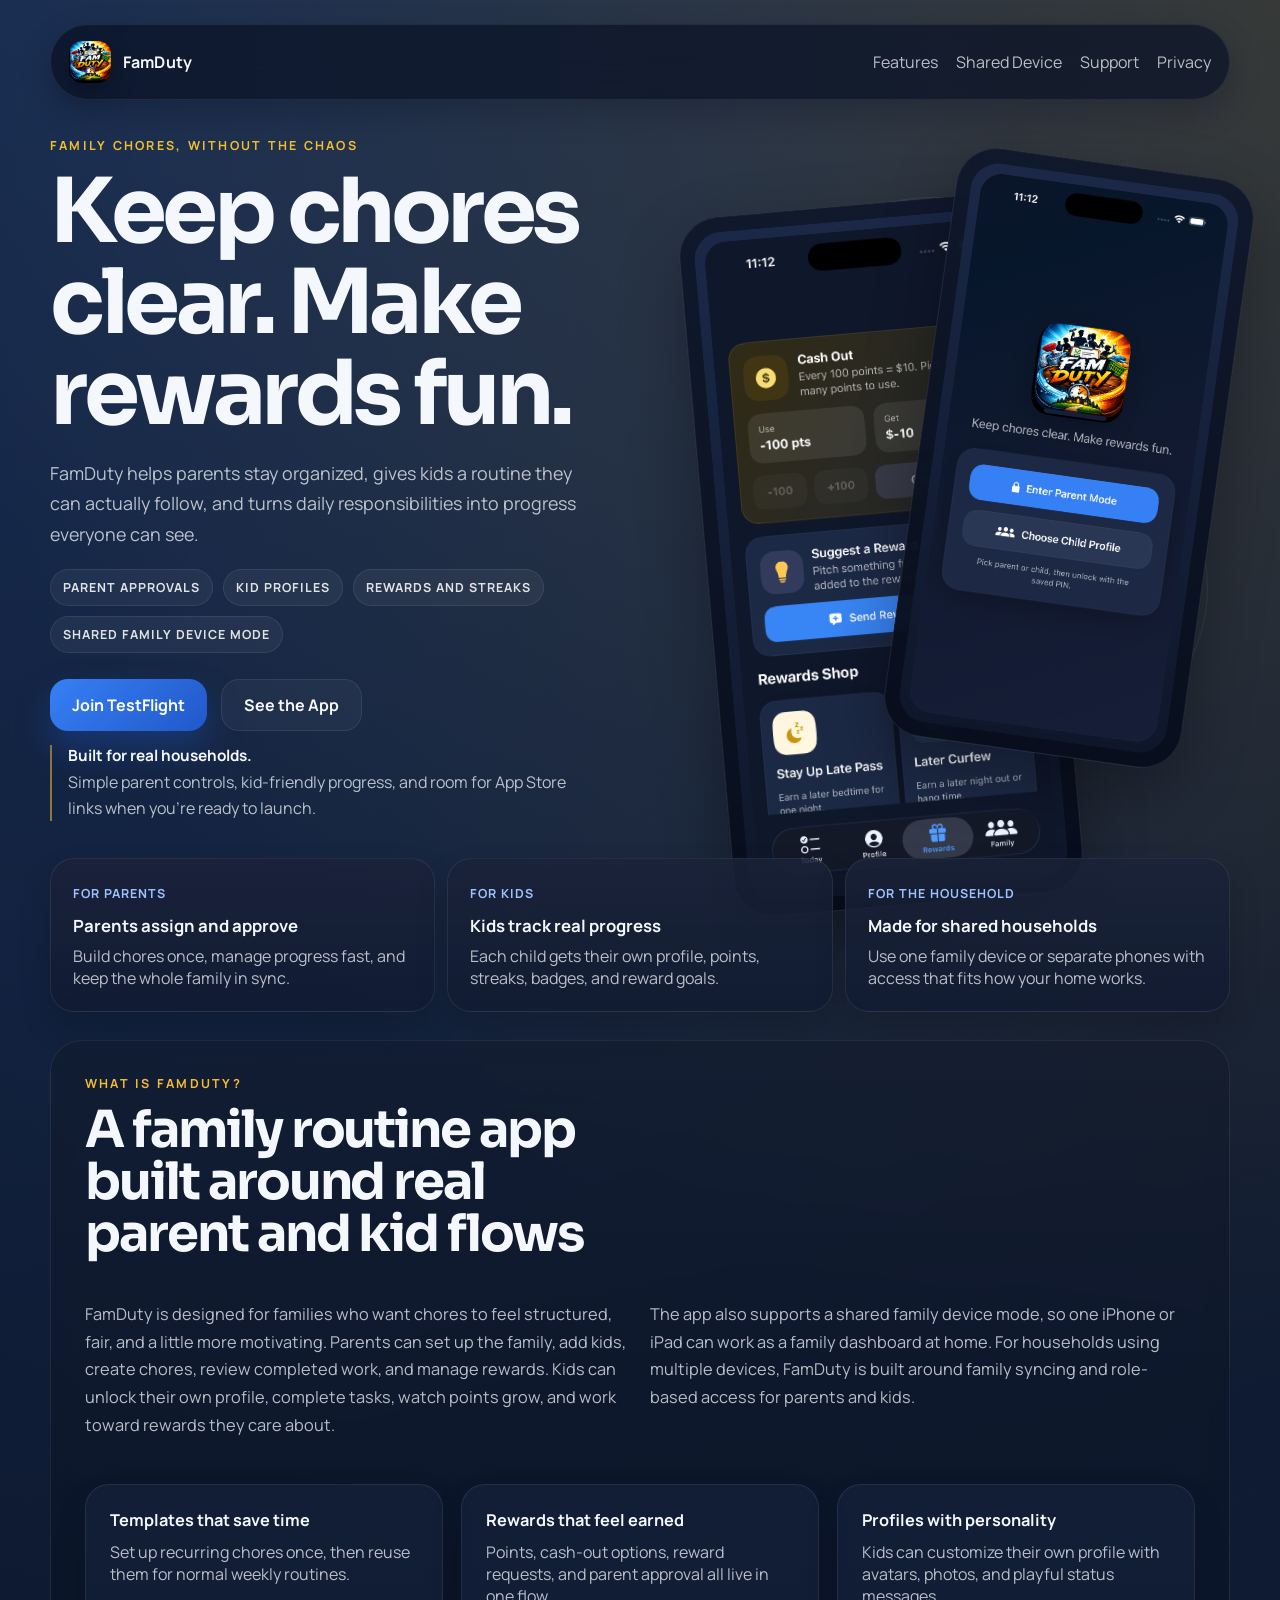
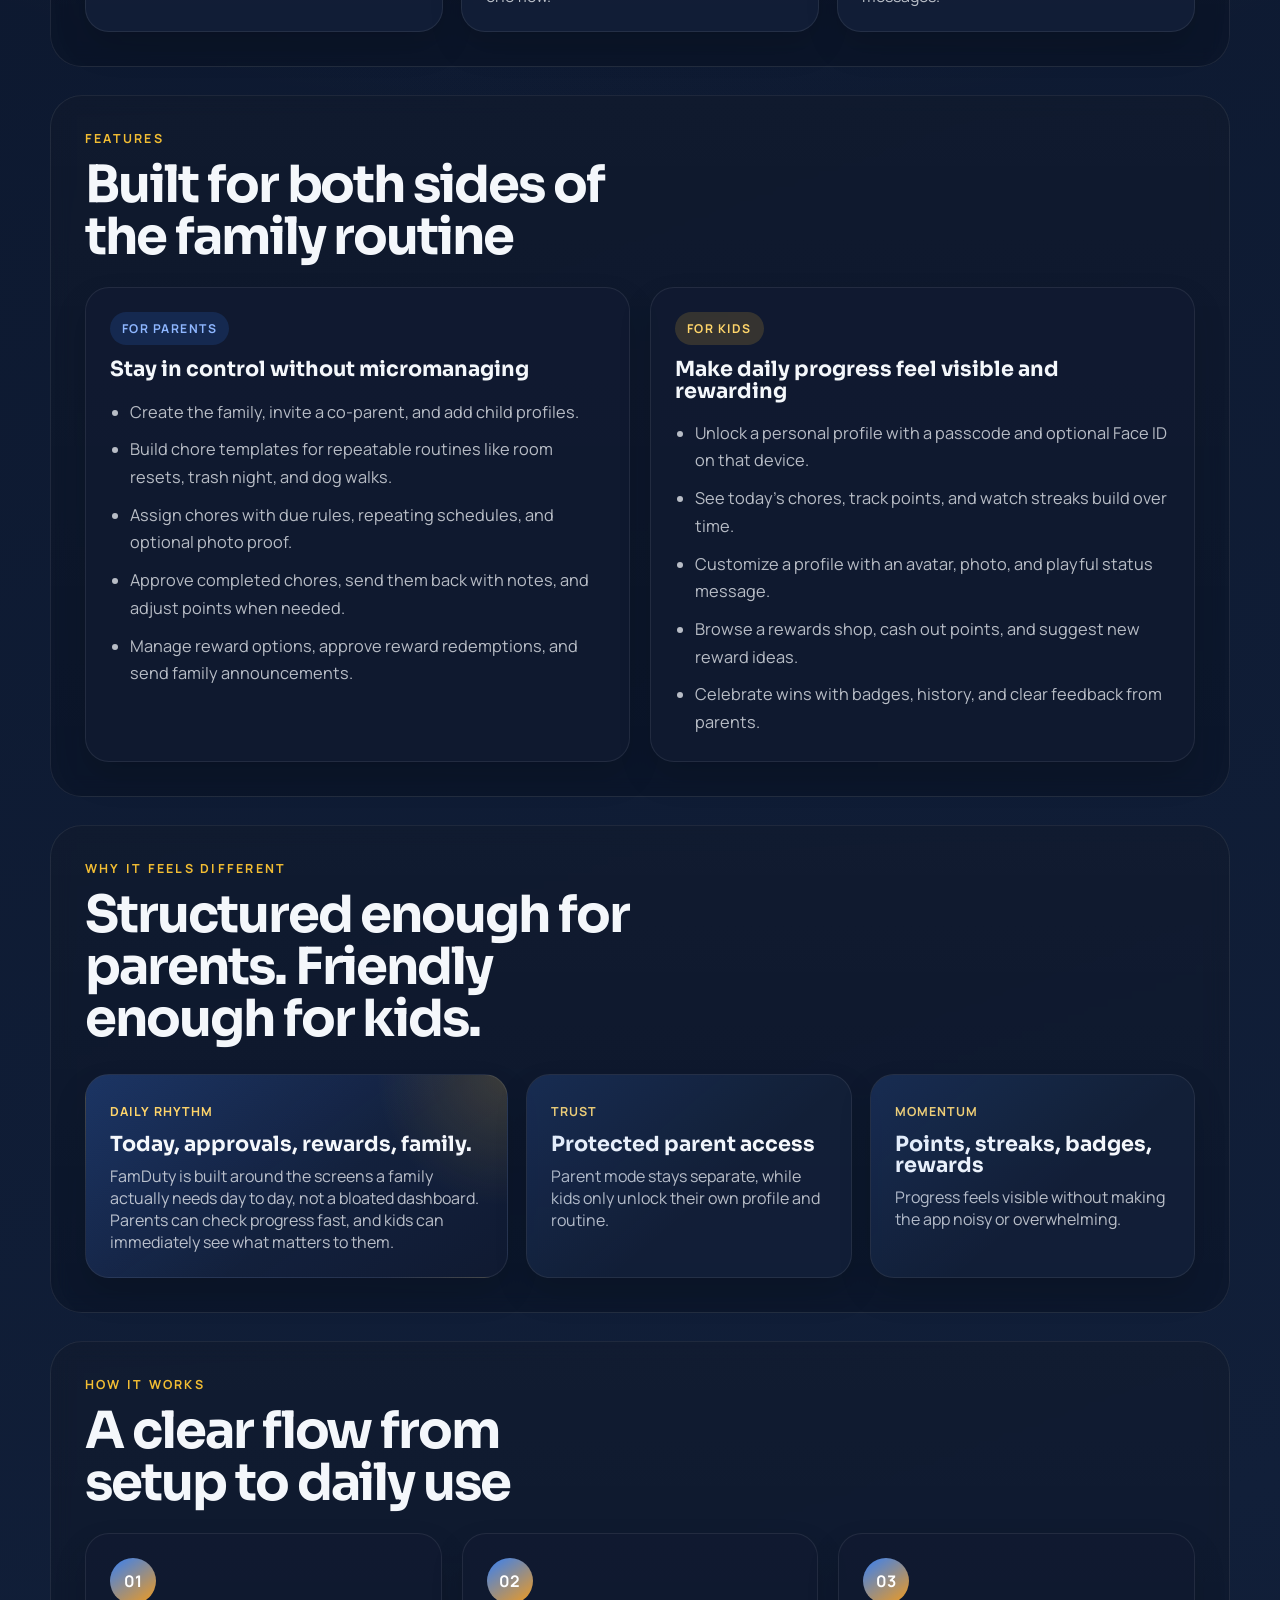
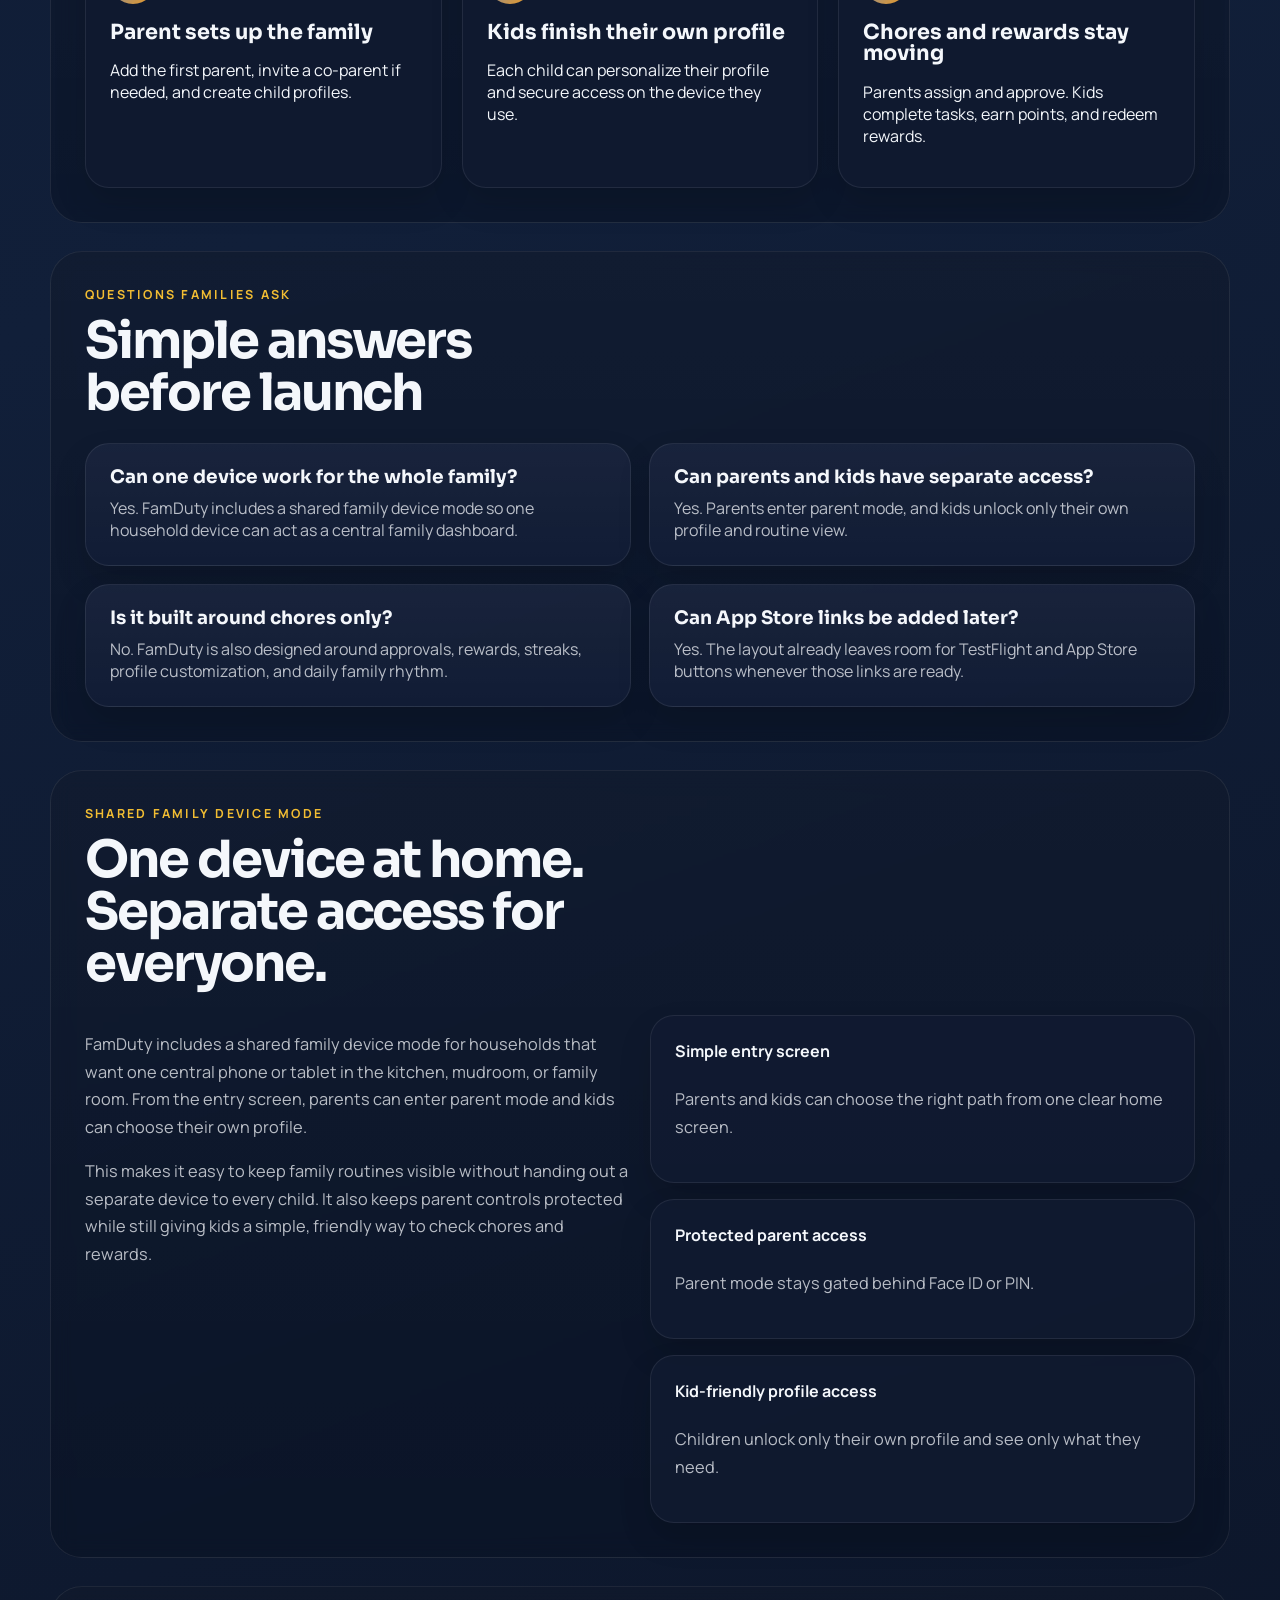
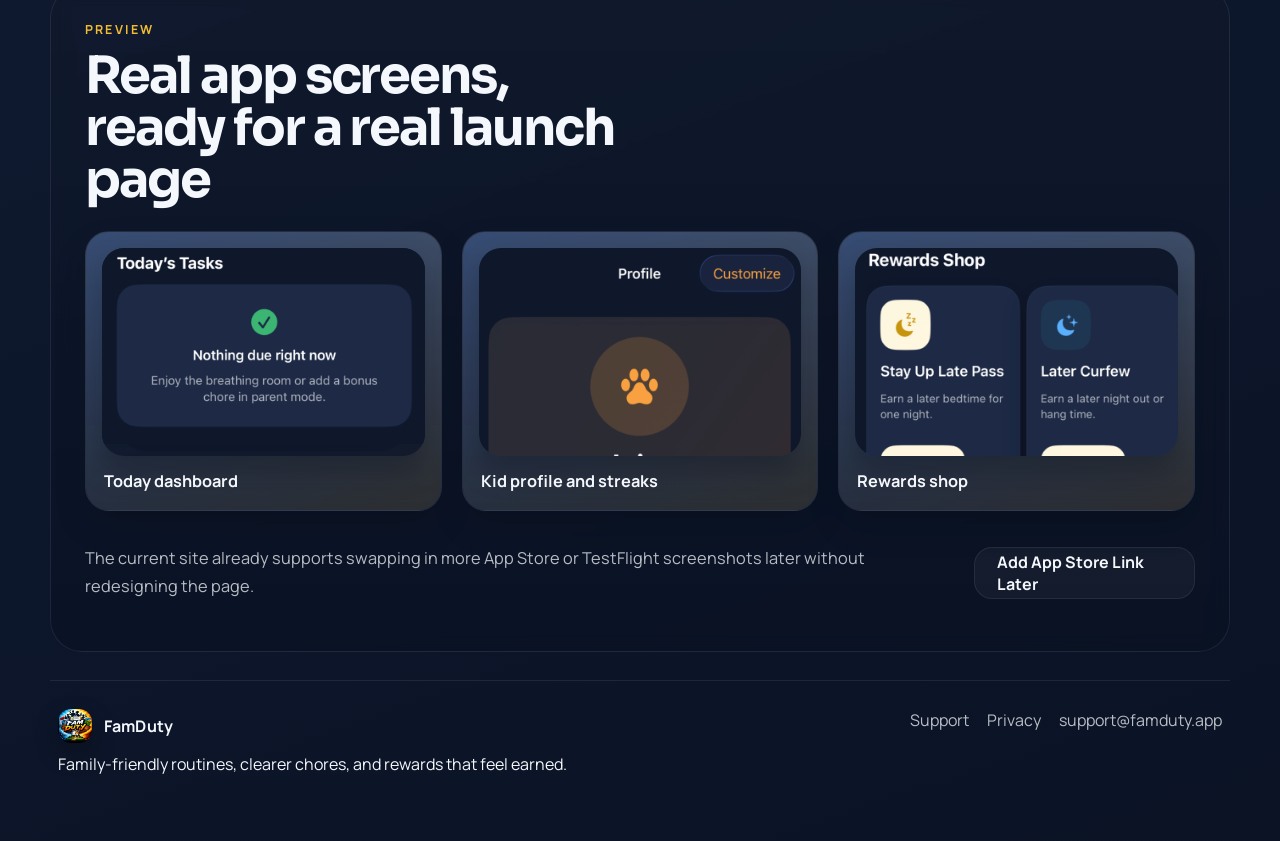
==== index.html @ 51a8e2eb "Initial FamDuty GitHub Pages site" ====
<!DOCTYPE html>
<html lang="en">
<head>
  <meta charset="UTF-8">
  <meta name="viewport" content="width=device-width, initial-scale=1.0">
  <title>FamDuty | Chores, rewards, and family routines that feel clear</title>
  <meta name="description" content="FamDuty helps parents assign chores, approve progress, and make rewards feel motivating for kids with a family-friendly routine app built for real households.">
  <meta name="theme-color" content="#0a1429">
  <meta property="og:title" content="FamDuty">
  <meta property="og:description" content="Chores, rewards, and family routines that feel clear.">
  <meta property="og:type" content="website">
  <meta property="og:image" content="assets/famduty-app-icon.png">
  <meta name="twitter:card" content="summary_large_image">
  <link rel="icon" href="assets/famduty-app-icon.png">
  <link rel="preconnect" href="https://fonts.googleapis.com">
  <link rel="preconnect" href="https://fonts.gstatic.com" crossorigin>
  <link href="https://fonts.googleapis.com/css2?family=Manrope:wght@400;500;700;800&family=Sora:wght@600;700;800&display=swap" rel="stylesheet">
  <link rel="stylesheet" href="styles.css">
</head>
<body>
  <div class="site-shell">
    <header class="topbar">
      <a class="brand" href="./">
        <img src="assets/famduty-app-icon.png" alt="FamDuty app icon">
        <span>FamDuty</span>
      </a>
      <nav class="topnav" aria-label="Primary">
        <a href="#features">Features</a>
        <a href="#shared-device">Shared Device</a>
        <a href="support/">Support</a>
        <a href="privacy/">Privacy</a>
      </nav>
    </header>

    <main>
      <section class="hero">
        <div class="hero-copy">
          <p class="eyebrow">Family chores, without the chaos</p>
          <h1>Keep chores clear. Make rewards fun.</h1>
          <p class="lede">
            FamDuty helps parents stay organized, gives kids a routine they can actually follow,
            and turns daily responsibilities into progress everyone can see.
          </p>
          <div class="hero-tags">
            <span>Parent approvals</span>
            <span>Kid profiles</span>
            <span>Rewards and streaks</span>
            <span>Shared family device mode</span>
          </div>
          <div class="cta-row">
            <a class="button button-primary" href="https://testflight.apple.com/join/Fdtkz2tQ">Join TestFlight</a>
            <a class="button button-secondary" href="#preview">See the App</a>
          </div>
          <div class="trust-note" id="coming-soon">
            <strong>Built for real households.</strong>
            <span>Simple parent controls, kid-friendly progress, and room for App Store links when you're ready to launch.</span>
          </div>
        </div>

        <div class="hero-visual" aria-hidden="true">
          <div class="hero-glow"></div>
          <div class="orbit orbit-blue"></div>
          <div class="orbit orbit-gold"></div>
          <div class="phone phone-main">
            <div class="phone-screen">
              <img class="app-shot" src="assets/screen-home.png" alt="FamDuty entry screen showing parent mode and child profile options">
            </div>
          </div>
          <div class="phone phone-side">
            <div class="phone-screen alt">
              <img class="app-shot" src="assets/screen-rewards.png" alt="FamDuty rewards screen showing reward ideas, cash out, and reward shop">
            </div>
          </div>
        </div>
      </section>

      <section class="summary-strip">
        <article>
          <span class="summary-kicker">For parents</span>
          <strong>Parents assign and approve</strong>
          <p>Build chores once, manage progress fast, and keep the whole family in sync.</p>
        </article>
        <article>
          <span class="summary-kicker">For kids</span>
          <strong>Kids track real progress</strong>
          <p>Each child gets their own profile, points, streaks, badges, and reward goals.</p>
        </article>
        <article>
          <span class="summary-kicker">For the household</span>
          <strong>Made for shared households</strong>
          <p>Use one family device or separate phones with access that fits how your home works.</p>
        </article>
      </section>

      <section class="content-block intro">
        <div class="section-heading">
          <p class="eyebrow">What is FamDuty?</p>
          <h2>A family routine app built around real parent and kid flows</h2>
        </div>
        <div class="intro-grid">
          <p>
            FamDuty is designed for families who want chores to feel structured, fair, and a little more motivating.
            Parents can set up the family, add kids, create chores, review completed work, and manage rewards.
            Kids can unlock their own profile, complete tasks, watch points grow, and work toward rewards they care about.
          </p>
          <p>
            The app also supports a shared family device mode, so one iPhone or iPad can work as a family dashboard at home.
            For households using multiple devices, FamDuty is built around family syncing and role-based access for parents and kids.
          </p>
        </div>
        <div class="intro-highlights">
          <div class="mini-card">
            <strong>Templates that save time</strong>
            <p>Set up recurring chores once, then reuse them for normal weekly routines.</p>
          </div>
          <div class="mini-card">
            <strong>Rewards that feel earned</strong>
            <p>Points, cash-out options, reward requests, and parent approval all live in one flow.</p>
          </div>
          <div class="mini-card">
            <strong>Profiles with personality</strong>
            <p>Kids can customize their own profile with avatars, photos, and playful status messages.</p>
          </div>
        </div>
      </section>

      <section class="content-block" id="features">
        <div class="section-heading">
          <p class="eyebrow">Features</p>
          <h2>Built for both sides of the family routine</h2>
        </div>

        <div class="feature-columns">
          <article class="feature-panel parent-panel">
            <div class="panel-label">For Parents</div>
            <h3>Stay in control without micromanaging</h3>
            <ul>
              <li>Create the family, invite a co-parent, and add child profiles.</li>
              <li>Build chore templates for repeatable routines like room resets, trash night, and dog walks.</li>
              <li>Assign chores with due rules, repeating schedules, and optional photo proof.</li>
              <li>Approve completed chores, send them back with notes, and adjust points when needed.</li>
              <li>Manage reward options, approve reward redemptions, and send family announcements.</li>
            </ul>
          </article>

          <article class="feature-panel kid-panel">
            <div class="panel-label">For Kids</div>
            <h3>Make daily progress feel visible and rewarding</h3>
            <ul>
              <li>Unlock a personal profile with a passcode and optional Face ID on that device.</li>
              <li>See today’s chores, track points, and watch streaks build over time.</li>
              <li>Customize a profile with an avatar, photo, and playful status message.</li>
              <li>Browse a rewards shop, cash out points, and suggest new reward ideas.</li>
              <li>Celebrate wins with badges, history, and clear feedback from parents.</li>
            </ul>
          </article>
        </div>
      </section>

      <section class="content-block spotlight-block">
        <div class="section-heading">
          <p class="eyebrow">Why it feels different</p>
          <h2>Structured enough for parents. Friendly enough for kids.</h2>
        </div>
        <div class="spotlight-grid">
          <article class="spotlight-card spotlight-large">
            <div class="spotlight-copy">
              <span class="spotlight-label">Daily rhythm</span>
              <h3>Today, approvals, rewards, family.</h3>
              <p>FamDuty is built around the screens a family actually needs day to day, not a bloated dashboard. Parents can check progress fast, and kids can immediately see what matters to them.</p>
            </div>
          </article>
          <article class="spotlight-card">
            <span class="spotlight-label">Trust</span>
            <h3>Protected parent access</h3>
            <p>Parent mode stays separate, while kids only unlock their own profile and routine.</p>
          </article>
          <article class="spotlight-card">
            <span class="spotlight-label">Momentum</span>
            <h3>Points, streaks, badges, rewards</h3>
            <p>Progress feels visible without making the app noisy or overwhelming.</p>
          </article>
        </div>
      </section>

      <section class="content-block workflow">
        <div class="section-heading">
          <p class="eyebrow">How it works</p>
          <h2>A clear flow from setup to daily use</h2>
        </div>
        <div class="workflow-grid">
          <article class="step-card">
            <span class="step-number">01</span>
            <h3>Parent sets up the family</h3>
            <p>Add the first parent, invite a co-parent if needed, and create child profiles.</p>
          </article>
          <article class="step-card">
            <span class="step-number">02</span>
            <h3>Kids finish their own profile</h3>
            <p>Each child can personalize their profile and secure access on the device they use.</p>
          </article>
          <article class="step-card">
            <span class="step-number">03</span>
            <h3>Chores and rewards stay moving</h3>
            <p>Parents assign and approve. Kids complete tasks, earn points, and redeem rewards.</p>
          </article>
        </div>
      </section>

      <section class="content-block faq-block">
        <div class="section-heading">
          <p class="eyebrow">Questions Families Ask</p>
          <h2>Simple answers before launch</h2>
        </div>
        <div class="faq-grid">
          <article class="faq-card">
            <h3>Can one device work for the whole family?</h3>
            <p>Yes. FamDuty includes a shared family device mode so one household device can act as a central family dashboard.</p>
          </article>
          <article class="faq-card">
            <h3>Can parents and kids have separate access?</h3>
            <p>Yes. Parents enter parent mode, and kids unlock only their own profile and routine view.</p>
          </article>
          <article class="faq-card">
            <h3>Is it built around chores only?</h3>
            <p>No. FamDuty is also designed around approvals, rewards, streaks, profile customization, and daily family rhythm.</p>
          </article>
          <article class="faq-card">
            <h3>Can App Store links be added later?</h3>
            <p>Yes. The layout already leaves room for TestFlight and App Store buttons whenever those links are ready.</p>
          </article>
        </div>
      </section>

      <section class="content-block shared-device-block" id="shared-device">
        <div class="section-heading">
          <p class="eyebrow">Shared Family Device Mode</p>
          <h2>One device at home. Separate access for everyone.</h2>
        </div>
        <div class="shared-grid">
          <div>
            <p>
              FamDuty includes a shared family device mode for households that want one central phone or tablet in the kitchen,
              mudroom, or family room. From the entry screen, parents can enter parent mode and kids can choose their own profile.
            </p>
            <p>
              This makes it easy to keep family routines visible without handing out a separate device to every child.
              It also keeps parent controls protected while still giving kids a simple, friendly way to check chores and rewards.
            </p>
          </div>
          <div class="shared-points">
            <div class="shared-item">
              <strong>Simple entry screen</strong>
              <p>Parents and kids can choose the right path from one clear home screen.</p>
            </div>
            <div class="shared-item">
              <strong>Protected parent access</strong>
              <p>Parent mode stays gated behind Face ID or PIN.</p>
            </div>
            <div class="shared-item">
              <strong>Kid-friendly profile access</strong>
              <p>Children unlock only their own profile and see only what they need.</p>
            </div>
          </div>
        </div>
      </section>

      <section class="content-block screenshot-block" id="preview">
        <div class="section-heading">
          <p class="eyebrow">Preview</p>
          <h2>Real app screens, ready for a real launch page</h2>
        </div>
        <div class="screenshot-grid">
          <div class="shot shot-a">
            <img class="shot-image shot-image-contain" src="assets/preview-today.png" alt="FamDuty today dashboard screenshot">
            <span>Today dashboard</span>
          </div>
          <div class="shot shot-b">
            <img class="shot-image" src="assets/preview-profile.png" alt="FamDuty kid profile and streaks screenshot">
            <span>Kid profile and streaks</span>
          </div>
          <div class="shot shot-c">
            <img class="shot-image" src="assets/preview-rewards-grid.png" alt="FamDuty rewards shop screenshot">
            <span>Rewards shop</span>
          </div>
        </div>
        <div class="preview-caption-row">
          <p class="section-note">
            The current site already supports swapping in more App Store or TestFlight screenshots later without redesigning the page.
          </p>
          <a class="button button-secondary" href="mailto:support@famduty.app?subject=FamDuty%20App%20Store%20Link">Add App Store Link Later</a>
        </div>
      </section>

    </main>

    <footer class="footer">
      <div>
        <a class="brand brand-footer" href="./">
          <img src="assets/famduty-app-icon.png" alt="">
          <span>FamDuty</span>
        </a>
        <p>Family-friendly routines, clearer chores, and rewards that feel earned.</p>
      </div>
      <div class="footer-links">
        <a href="support/">Support</a>
        <a href="privacy/">Privacy</a>
        <a href="mailto:support@famduty.app">support@famduty.app</a>
      </div>
    </footer>
  </div>

  <script src="script.js"></script>
</body>
</html>
---- styles.css ----
:root {
  --bg-top: #0a1429;
  --bg-bottom: #111f39;
  --surface: rgba(17, 27, 50, 0.84);
  --surface-strong: #1c2948;
  --surface-soft: #22365e;
  --surface-gold: rgba(59, 47, 19, 0.76);
  --line: rgba(255, 255, 255, 0.08);
  --text: #f4f7fb;
  --muted: rgba(244, 247, 251, 0.74);
  --muted-soft: rgba(244, 247, 251, 0.56);
  --blue: #3680f5;
  --blue-deep: #2158c9;
  --gold: #f2bd33;
  --gold-strong: #f39b1b;
  --success: #2db36c;
  --shadow: 0 24px 64px rgba(0, 0, 0, 0.32);
  --radius-xl: 32px;
  --radius-lg: 24px;
  --radius-md: 18px;
  --content-width: 1180px;
}

* {
  box-sizing: border-box;
}

html {
  scroll-behavior: smooth;
}

body {
  margin: 0;
  font-family: "Manrope", "Avenir Next", "Avenir", "Trebuchet MS", sans-serif;
  color: var(--text);
  background:
    radial-gradient(circle at top left, rgba(54, 128, 245, 0.18), transparent 28%),
    radial-gradient(circle at top right, rgba(242, 189, 51, 0.17), transparent 24%),
    radial-gradient(circle at 50% 0%, rgba(255, 255, 255, 0.04), transparent 32%),
    linear-gradient(160deg, var(--bg-top), var(--bg-bottom) 58%, #0b1325);
  min-height: 100vh;
}

a {
  color: inherit;
}

img {
  max-width: 100%;
  display: block;
}

.site-shell {
  width: min(calc(100% - 32px), var(--content-width));
  margin: 0 auto;
  padding: 24px 0 48px;
}

.topbar,
.footer,
.summary-strip,
.intro-grid,
.feature-columns,
.workflow-grid,
.shared-grid,
.screenshot-grid,
.support-grid {
  display: grid;
  gap: 20px;
}

.topbar {
  grid-template-columns: auto 1fr;
  align-items: center;
  padding: 16px 18px;
  position: sticky;
  top: 12px;
  z-index: 10;
  border: 1px solid var(--line);
  border-radius: 999px;
  background: rgba(10, 19, 38, 0.72);
  backdrop-filter: blur(18px);
  box-shadow: 0 12px 32px rgba(4, 10, 24, 0.24);
}

.brand {
  display: inline-flex;
  align-items: center;
  gap: 12px;
  text-decoration: none;
  font-weight: 700;
  letter-spacing: 0.01em;
}

.brand img {
  width: 42px;
  height: 42px;
  border-radius: 13px;
  box-shadow: 0 10px 24px rgba(0, 0, 0, 0.26);
}

.topnav {
  display: flex;
  justify-content: flex-end;
  flex-wrap: wrap;
  gap: 18px;
}

.topnav a,
.footer-links a {
  text-decoration: none;
  color: var(--muted);
}

.topnav a:hover,
.footer-links a:hover,
.contact-card a:hover,
.legal-card a:hover,
.info-card a:hover {
  color: var(--text);
}

.hero,
.summary-strip,
.content-block,
.footer,
.subpage-main {
  margin-top: 28px;
}

.hero {
  display: grid;
  grid-template-columns: 1.05fr 0.95fr;
  gap: 32px;
  align-items: center;
  min-height: 78vh;
}

.hero-copy {
  position: relative;
  z-index: 1;
}

.eyebrow {
  margin: 0 0 12px;
  color: var(--gold);
  font-size: 0.78rem;
  font-weight: 700;
  letter-spacing: 0.18em;
  text-transform: uppercase;
}

h1,
h2,
h3 {
  margin: 0;
  line-height: 1.02;
  font-family: "Sora", "Manrope", sans-serif;
}

h1 {
  font-size: clamp(3rem, 7vw, 5.8rem);
  letter-spacing: -0.05em;
  max-width: 10ch;
}

h2 {
  font-size: clamp(2rem, 4vw, 3.3rem);
  letter-spacing: -0.04em;
  max-width: 14ch;
}

h3 {
  font-size: 1.3rem;
}

.lede,
.intro-grid p,
.shared-grid p,
.section-note,
.fine-print,
.contact-card p,
.legal-card p,
.info-card p,
li {
  color: var(--muted);
  line-height: 1.7;
  font-size: 1.02rem;
}

.hero-copy .lede {
  max-width: 33rem;
  font-size: 1.12rem;
}

.hero-tags {
  display: flex;
  flex-wrap: wrap;
  gap: 10px;
  margin-top: 20px;
}

.hero-tags span,
.summary-kicker,
.spotlight-label {
  display: inline-flex;
  align-items: center;
  gap: 8px;
  border-radius: 999px;
  font-size: 0.78rem;
  font-weight: 700;
  letter-spacing: 0.08em;
  text-transform: uppercase;
}

.hero-tags span {
  padding: 9px 12px;
  border: 1px solid rgba(255, 255, 255, 0.08);
  background: rgba(255, 255, 255, 0.05);
  color: rgba(255, 255, 255, 0.86);
}

.cta-row {
  display: flex;
  flex-wrap: wrap;
  gap: 14px;
  margin: 26px 0 14px;
}

.button {
  display: inline-flex;
  align-items: center;
  justify-content: center;
  min-height: 52px;
  padding: 0 22px;
  border-radius: 18px;
  text-decoration: none;
  font-weight: 700;
  transition: transform 180ms ease, box-shadow 180ms ease, background 180ms ease;
}

.button:hover {
  transform: translateY(-1px);
}

.button-primary {
  color: white;
  background: linear-gradient(135deg, var(--blue), var(--blue-deep));
  box-shadow: 0 18px 34px rgba(33, 88, 201, 0.34);
}

.button-secondary {
  color: var(--text);
  border: 1px solid var(--line);
  background: rgba(255, 255, 255, 0.04);
}

.trust-note {
  margin-top: 10px;
  display: grid;
  gap: 4px;
  max-width: 34rem;
  padding-left: 16px;
  border-left: 2px solid rgba(242, 189, 51, 0.55);
}

.trust-note strong {
  font-size: 0.96rem;
}

.trust-note span {
  color: var(--muted);
  line-height: 1.6;
}

.hero-visual {
  position: relative;
  display: grid;
  place-items: center;
  min-height: 640px;
}

.hero-glow {
  position: absolute;
  inset: 8% 12%;
  border-radius: 50%;
  background:
    radial-gradient(circle, rgba(54, 128, 245, 0.26), transparent 48%),
    radial-gradient(circle at 72% 28%, rgba(242, 189, 51, 0.24), transparent 24%);
  filter: blur(8px);
}

.orbit {
  position: absolute;
  border-radius: 50%;
  border: 1px solid rgba(255, 255, 255, 0.07);
}

.orbit-blue {
  width: 460px;
  height: 460px;
  background: radial-gradient(circle, rgba(54, 128, 245, 0.08), transparent 62%);
  top: 6%;
  left: 4%;
}

.orbit-gold {
  width: 320px;
  height: 320px;
  background: radial-gradient(circle, rgba(242, 189, 51, 0.1), transparent 60%);
  right: 4%;
  bottom: 8%;
}

.phone {
  position: absolute;
  width: min(350px, 72vw);
  padding: 14px;
  border-radius: 40px;
  border: 1px solid rgba(255, 255, 255, 0.08);
  background: linear-gradient(180deg, rgba(16, 24, 44, 0.98), rgba(8, 14, 28, 0.98));
  box-shadow: var(--shadow);
}

.phone-main {
  left: 4%;
  top: 7%;
  transform: rotate(-5deg);
}

.phone-side {
  right: 2%;
  bottom: 7%;
  width: min(300px, 62vw);
  transform: rotate(8deg);
}

.phone-screen {
  min-height: 600px;
  border-radius: 28px;
  padding: 10px;
  background:
    linear-gradient(180deg, rgba(28, 41, 72, 0.94), rgba(14, 23, 43, 0.98)),
    linear-gradient(160deg, rgba(54, 128, 245, 0.08), rgba(242, 189, 51, 0.06));
  overflow: hidden;
}

.phone-screen.alt {
  min-height: 520px;
}

.app-shot {
  width: 100%;
  height: 100%;
  min-height: inherit;
  object-fit: cover;
  object-position: top center;
  border-radius: 22px;
  display: block;
}

.mock-top,
.mock-row,
.mock-badges,
.summary-strip,
.footer {
  display: flex;
  gap: 12px;
}

.mock-top,
.mock-row {
  justify-content: space-between;
  align-items: center;
}

.mock-top {
  margin-bottom: 16px;
}

.mock-pill,
.mock-points,
.mock-badges span,
.panel-label,
.shared-item strong,
.step-number {
  display: inline-flex;
  align-items: center;
  justify-content: center;
  border-radius: 999px;
  font-weight: 700;
}

.mock-pill,
.mock-points {
  min-height: 34px;
  padding: 0 12px;
  font-size: 0.84rem;
}

.mock-pill {
  background: rgba(54, 128, 245, 0.18);
  color: #86b3ff;
}

.mock-pill.gold {
  background: rgba(242, 189, 51, 0.16);
  color: #ffd56a;
}

.mock-points {
  background: rgba(255, 255, 255, 0.06);
  color: var(--text);
}

.mock-card,
.feature-panel,
.step-card,
.legal-card,
.info-card,
.shot,
.summary-strip article,
.shared-item,
.faq-card {
  border: 1px solid var(--line);
  border-radius: var(--radius-lg);
  background: var(--surface);
  box-shadow: 0 16px 32px rgba(0, 0, 0, 0.16);
}

.mock-card {
  padding: 18px;
  margin-bottom: 14px;
}

.mock-card.highlight {
  background: linear-gradient(145deg, rgba(54, 128, 245, 0.18), rgba(242, 189, 51, 0.11));
}

.mock-card h3 {
  margin-bottom: 8px;
}

.mock-card p,
.mock-row span,
.reward-grid span {
  color: var(--muted);
}

.mock-row + .mock-row {
  margin-top: 14px;
  padding-top: 14px;
  border-top: 1px solid rgba(255, 255, 255, 0.06);
}

.mock-badges {
  flex-wrap: wrap;
}

.mock-badges span {
  padding: 8px 12px;
  font-size: 0.78rem;
  background: rgba(255, 255, 255, 0.05);
  color: var(--muted);
}

.reward-grid {
  display: grid;
  grid-template-columns: 1fr 1fr;
  gap: 12px;
}

.reward-grid span {
  padding: 16px 12px;
  border-radius: 18px;
  background: rgba(255, 255, 255, 0.05);
  text-align: center;
}

.summary-strip {
  flex-wrap: wrap;
}

.summary-strip article {
  flex: 1 1 220px;
  padding: 22px;
  background:
    linear-gradient(180deg, rgba(255, 255, 255, 0.03), transparent),
    var(--surface);
}

.summary-strip strong {
  display: block;
  margin-bottom: 8px;
  font-size: 1.05rem;
}

.summary-kicker {
  margin-bottom: 12px;
  color: #9dc2ff;
}

.summary-strip p {
  margin: 0;
  color: var(--muted);
}

.content-block {
  padding: 34px;
  border: 1px solid var(--line);
  border-radius: var(--radius-xl);
  background:
    linear-gradient(180deg, rgba(255, 255, 255, 0.02), transparent),
    rgba(10, 18, 35, 0.48);
  backdrop-filter: blur(10px);
}

.section-heading {
  margin-bottom: 24px;
}

.intro-grid,
.feature-columns,
.workflow-grid,
.shared-grid,
.support-grid {
  grid-template-columns: repeat(2, minmax(0, 1fr));
}

.intro-highlights,
.spotlight-grid {
  display: grid;
  gap: 18px;
  margin-top: 28px;
}

.intro-highlights {
  grid-template-columns: repeat(3, minmax(0, 1fr));
}

.feature-panel,
.step-card,
.legal-card,
.info-card,
.shared-item,
.mini-card,
.spotlight-card,
.faq-card {
  padding: 24px;
}

.panel-label {
  margin-bottom: 14px;
  padding: 8px 12px;
  font-size: 0.76rem;
  letter-spacing: 0.12em;
  text-transform: uppercase;
}

.parent-panel .panel-label {
  background: rgba(54, 128, 245, 0.16);
  color: #8eb6ff;
}

.kid-panel .panel-label {
  background: rgba(242, 189, 51, 0.16);
  color: #ffd56a;
}

ul {
  margin: 18px 0 0;
  padding-left: 20px;
}

li + li {
  margin-top: 10px;
}

.workflow-grid {
  grid-template-columns: repeat(3, minmax(0, 1fr));
}

.faq-grid {
  display: grid;
  grid-template-columns: repeat(2, minmax(0, 1fr));
  gap: 18px;
}

.mini-card,
.spotlight-card {
  border: 1px solid var(--line);
  border-radius: var(--radius-lg);
  background: rgba(21, 33, 58, 0.8);
  box-shadow: 0 16px 32px rgba(0, 0, 0, 0.16);
}

.mini-card strong {
  display: block;
  margin-bottom: 10px;
  font-size: 1.02rem;
}

.mini-card p,
.spotlight-card p {
  margin: 0;
  color: var(--muted);
}

.spotlight-grid {
  grid-template-columns: 1.3fr 1fr 1fr;
}

.spotlight-card {
  position: relative;
  overflow: hidden;
}

.spotlight-card::before {
  content: "";
  position: absolute;
  inset: 0;
  background: linear-gradient(140deg, rgba(54, 128, 245, 0.14), transparent 58%);
  pointer-events: none;
}

.spotlight-large {
  background:
    radial-gradient(circle at top right, rgba(242, 189, 51, 0.18), transparent 28%),
    linear-gradient(145deg, rgba(24, 42, 78, 0.96), rgba(17, 27, 50, 0.92));
}

.spotlight-copy {
  position: relative;
  z-index: 1;
  max-width: 32rem;
}

.spotlight-label {
  margin-bottom: 14px;
  color: #ffd56a;
}

.spotlight-card h3 {
  margin-bottom: 10px;
}

.faq-card {
  background:
    linear-gradient(180deg, rgba(255, 255, 255, 0.03), transparent),
    rgba(19, 30, 55, 0.86);
}

.faq-card h3 {
  margin-bottom: 10px;
  font-size: 1.16rem;
}

.faq-card p {
  margin: 0;
  color: var(--muted);
}

.step-number {
  width: 46px;
  height: 46px;
  margin-bottom: 18px;
  color: white;
  background: linear-gradient(145deg, var(--blue), var(--gold-strong));
}

.shared-grid {
  align-items: start;
}

.shared-points {
  display: grid;
  gap: 16px;
}

.shared-item strong {
  justify-content: flex-start;
  margin-bottom: 8px;
  padding: 0;
  border-radius: 0;
}

.screenshot-grid {
  grid-template-columns: repeat(3, minmax(0, 1fr));
}

.shot {
  min-height: 280px;
  position: relative;
  overflow: hidden;
  padding: 16px;
  background:
    linear-gradient(180deg, rgba(255, 255, 255, 0.07), transparent),
    rgba(18, 28, 52, 0.9);
}

.shot::before {
  content: "";
  position: absolute;
  inset: 0;
  background:
    linear-gradient(180deg, rgba(255, 255, 255, 0.08), transparent),
    linear-gradient(160deg, rgba(54, 128, 245, 0.22), rgba(242, 189, 51, 0.12));
}

.shot-image {
  position: absolute;
  inset: 16px 16px 54px;
  width: calc(100% - 32px);
  height: calc(100% - 70px);
  object-fit: cover;
  object-position: top center;
  border-radius: 22px;
  z-index: 1;
  box-shadow: 0 16px 28px rgba(3, 10, 22, 0.28);
}

.shot-image-contain {
  object-fit: contain;
  background: rgba(14, 23, 43, 0.88);
}

.shot span {
  position: absolute;
  left: 18px;
  bottom: 18px;
  z-index: 1;
  font-size: 1.02rem;
  font-weight: 700;
}

.shot-a::after,
.shot-b::after,
.shot-c::after {
  content: "";
  position: absolute;
  border-radius: 26px;
  border: 1px solid rgba(255, 255, 255, 0.08);
  background: rgba(10, 18, 35, 0.7);
  z-index: 0;
}

.shot-a::after {
  inset: 24px 34px 58px;
}

.shot-b::after {
  inset: 30px 46px 66px;
}

.shot-c::after {
  inset: 26px 38px 62px;
}

.preview-caption-row {
  display: flex;
  align-items: center;
  justify-content: space-between;
  gap: 18px;
  margin-top: 18px;
}


.footer {
  justify-content: space-between;
  align-items: start;
  padding: 28px 8px 8px;
  border-top: 1px solid rgba(255, 255, 255, 0.08);
}

.footer p,
.brand-footer {
  margin: 0 0 10px;
}

.brand-footer img {
  width: 34px;
  height: 34px;
}

.footer-links {
  display: flex;
  flex-wrap: wrap;
  gap: 18px;
}

.subpage-shell {
  min-height: 100vh;
}

.subpage-main {
  display: grid;
  gap: 28px;
}

.subpage-hero {
  padding: 36px 0 0;
}

.subpage-hero h1 {
  max-width: 12ch;
  font-size: clamp(2.6rem, 5vw, 4.2rem);
}

.legal-block,
.support-grid {
  display: grid;
  gap: 20px;
}

.legal-block {
  grid-template-columns: 1fr;
}

.legal-card h2 {
  margin-bottom: 10px;
  font-size: 1.32rem;
}

.info-card ul {
  margin-top: 12px;
}

.fade-in {
  opacity: 0;
  transform: translateY(16px);
  transition: opacity 560ms ease, transform 560ms ease;
}

.fade-in.visible {
  opacity: 1;
  transform: translateY(0);
}

@media (max-width: 980px) {
  .hero,
  .intro-grid,
  .feature-columns,
  .shared-grid,
  .support-grid {
    grid-template-columns: 1fr;
  }

  .hero {
    min-height: auto;
    padding-top: 20px;
  }

  .hero-visual {
    min-height: 720px;
  }

  .workflow-grid,
  .screenshot-grid,
  .intro-highlights,
  .spotlight-grid,
  .faq-grid {
    grid-template-columns: 1fr;
  }

  .footer {
    flex-direction: column;
  }

  .preview-caption-row {
    display: grid;
  }
}

@media (max-width: 760px) {
  .site-shell {
    width: min(calc(100% - 20px), var(--content-width));
    padding-top: 14px;
  }

  .topbar {
    grid-template-columns: 1fr;
    gap: 12px;
    border-radius: 28px;
    padding: 16px;
  }

  .topnav {
    justify-content: flex-start;
  }

  .content-block {
    padding: 24px;
  }

  h1 {
    max-width: 12ch;
  }

  .hero-visual {
    min-height: 620px;
  }

  .hero-tags {
    gap: 8px;
  }

  .phone-main,
  .phone-side {
    position: absolute;
    transform: none;
  }

  .phone-main {
    left: 2%;
    right: 10%;
    top: 4%;
    width: auto;
  }

  .phone-side {
    right: 0;
    left: 14%;
    bottom: 3%;
    width: auto;
  }

  .phone-screen {
    min-height: 480px;
  }

  .phone-screen.alt {
    min-height: 420px;
  }

  .trust-note {
    padding-left: 12px;
  }
}
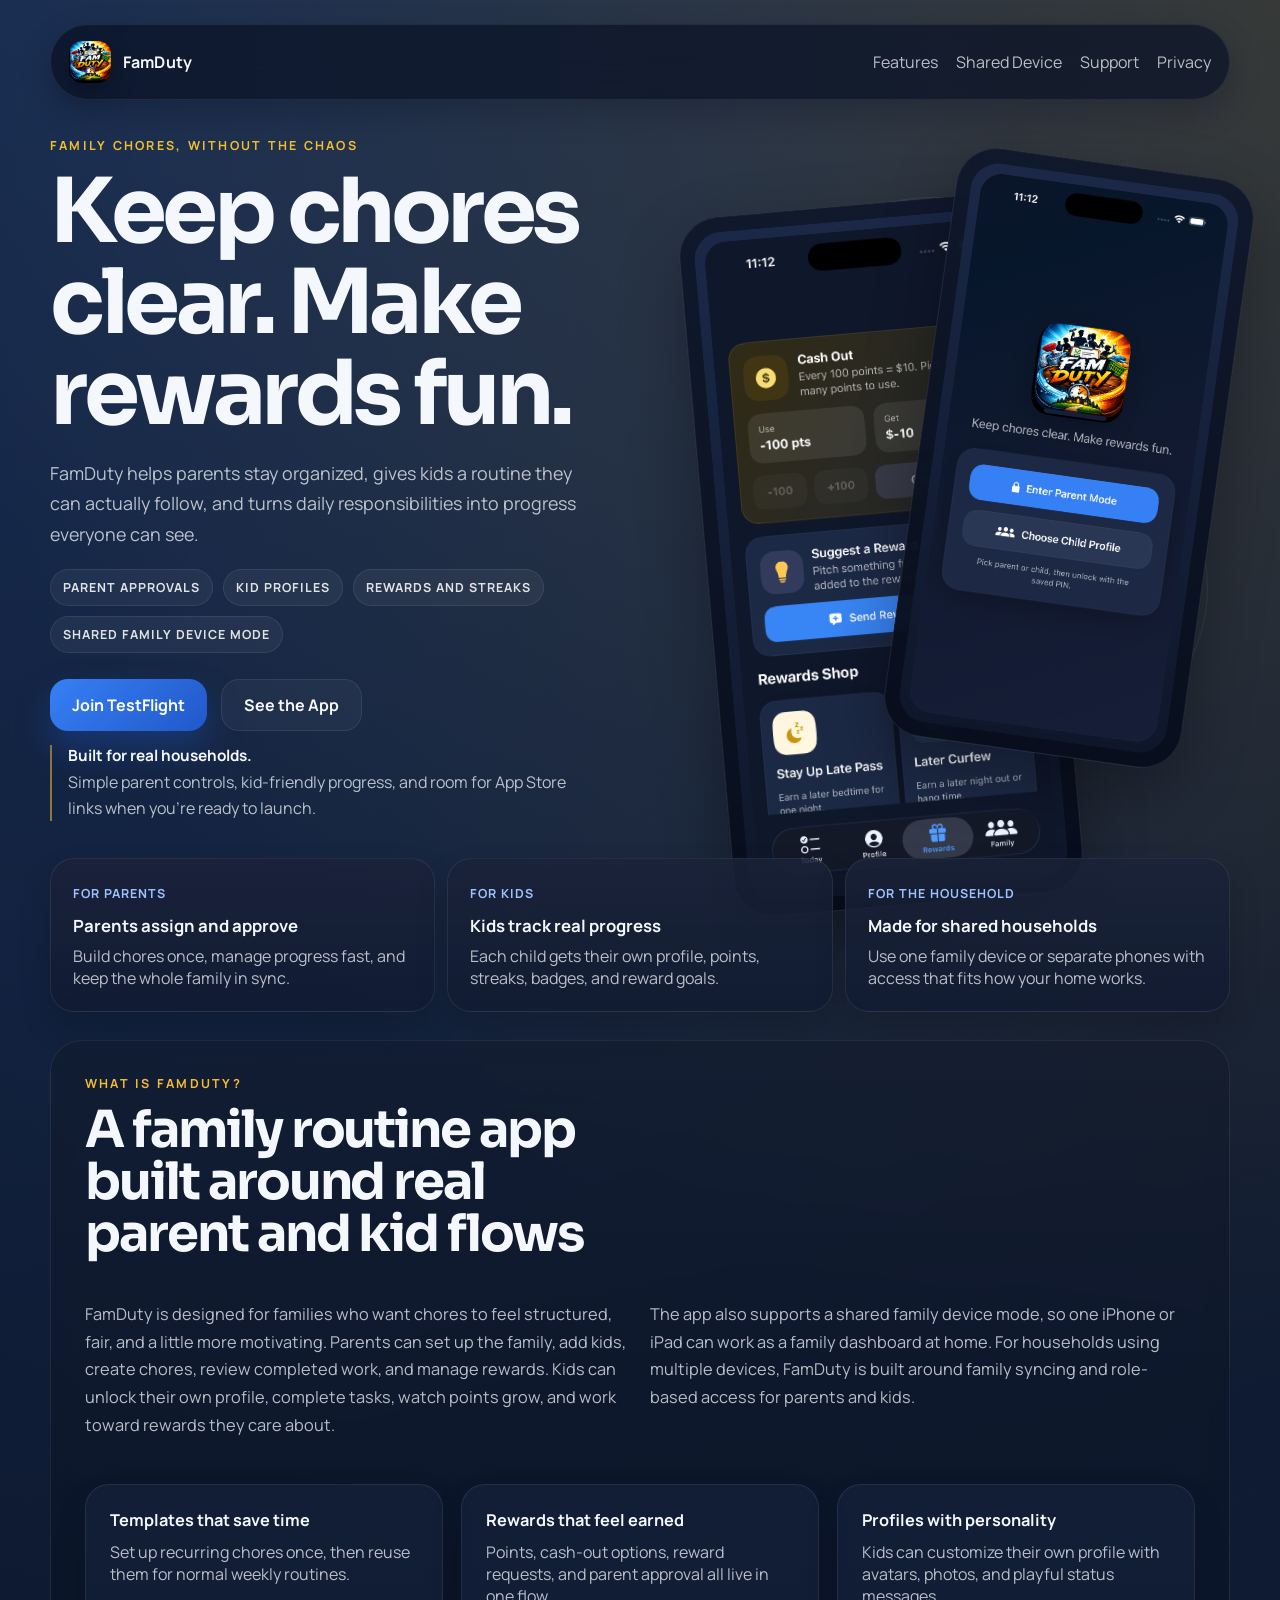
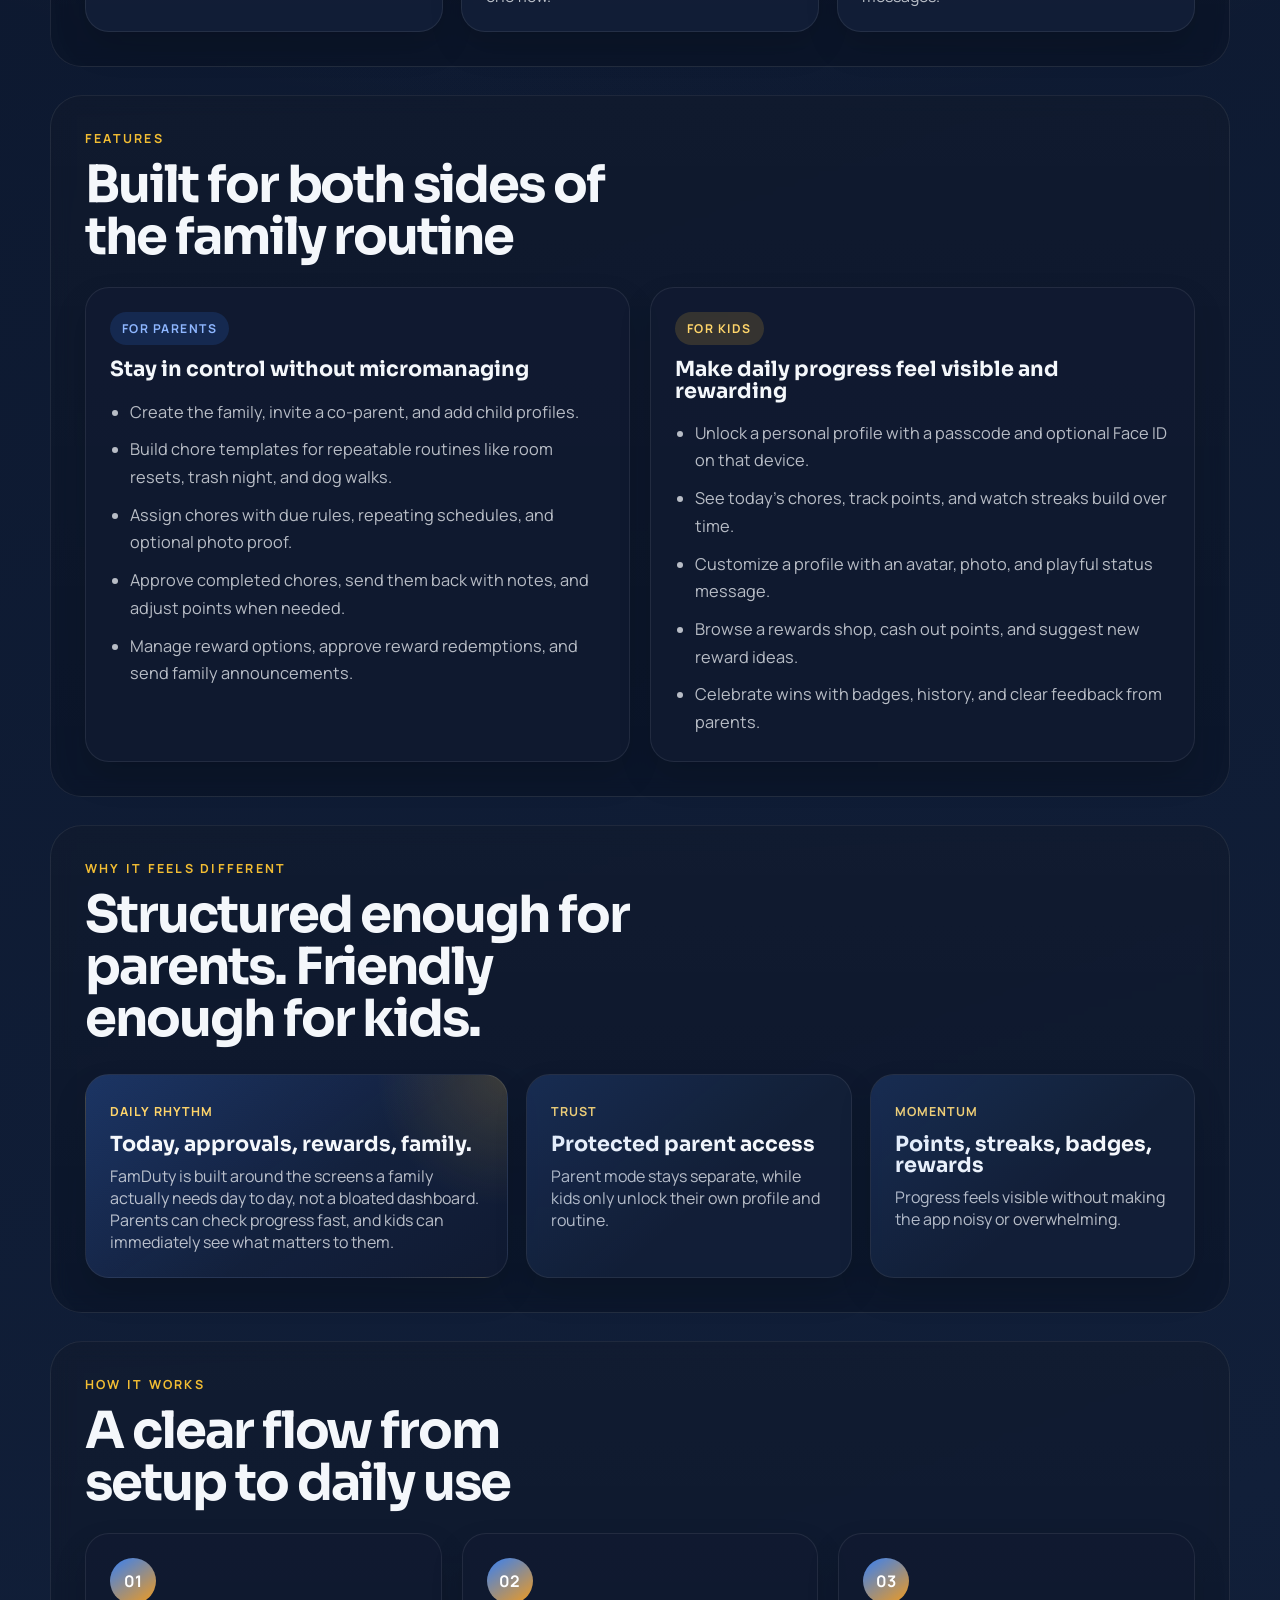
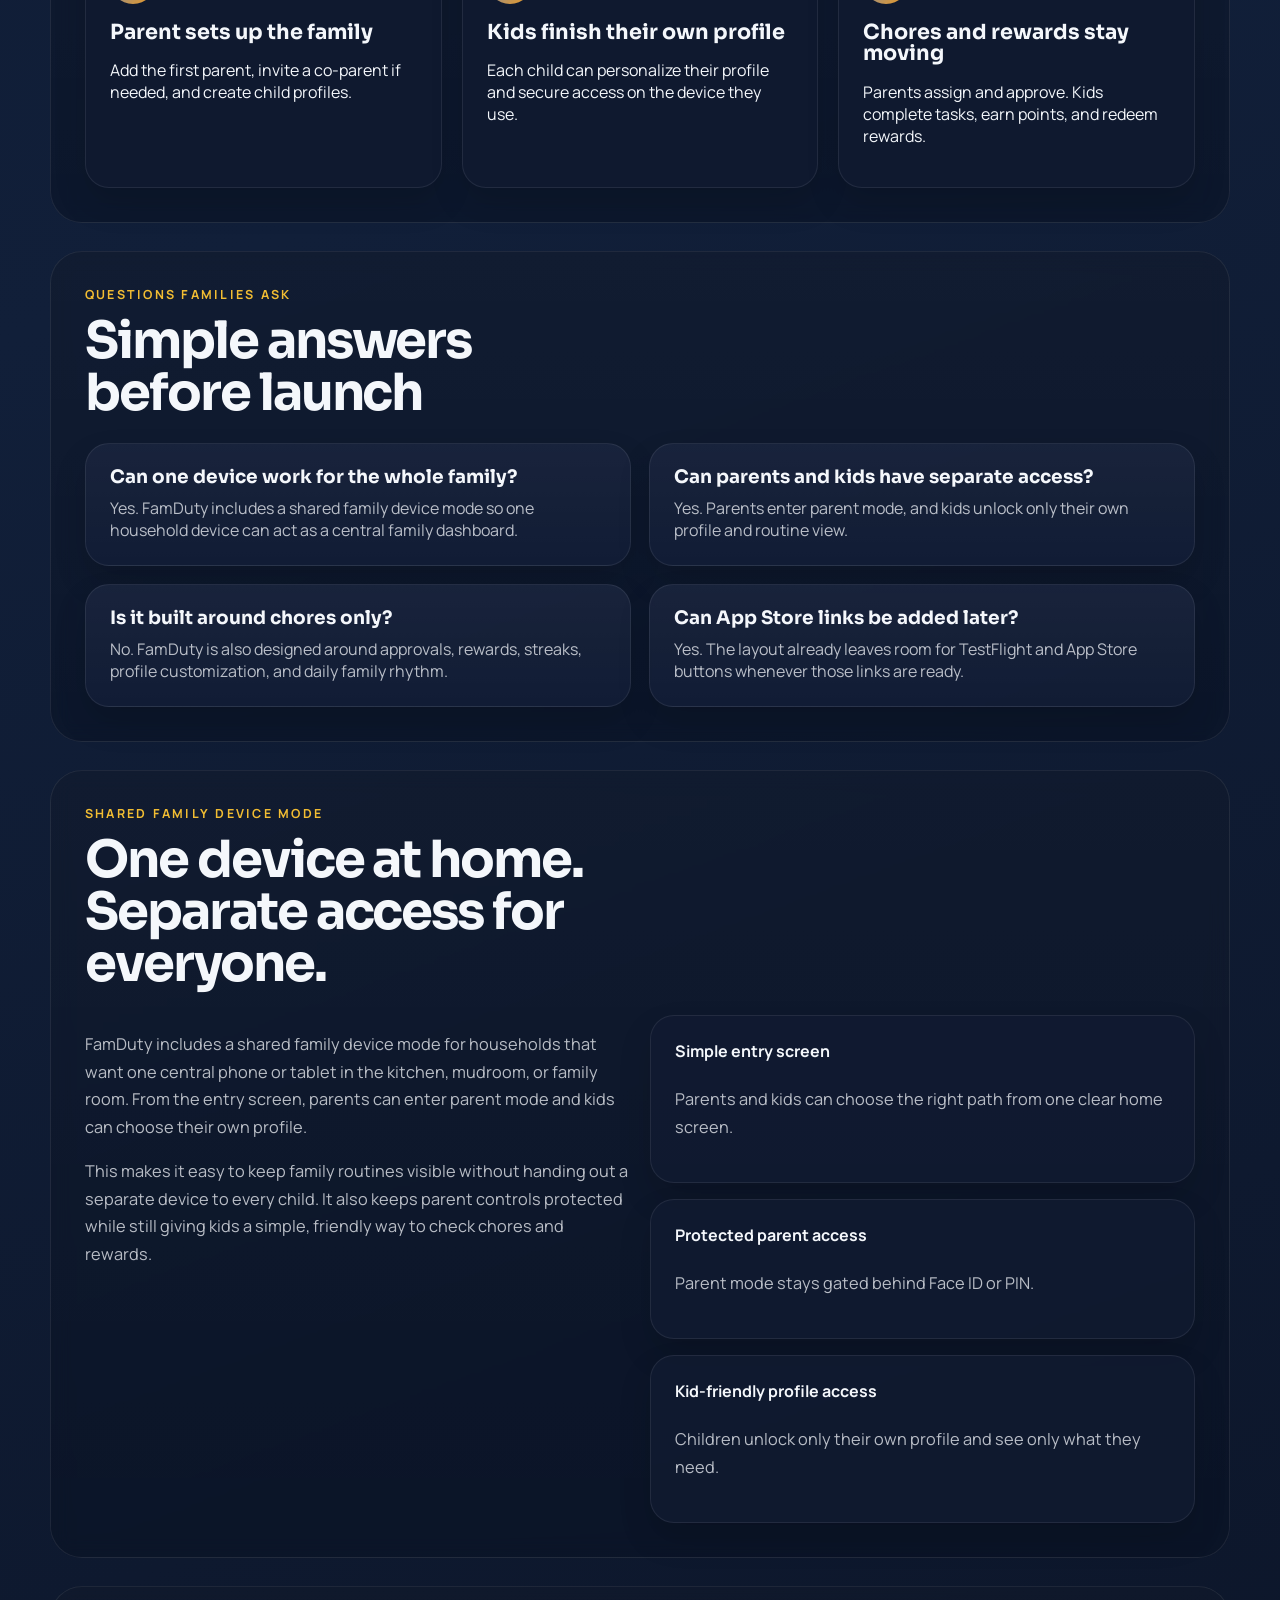
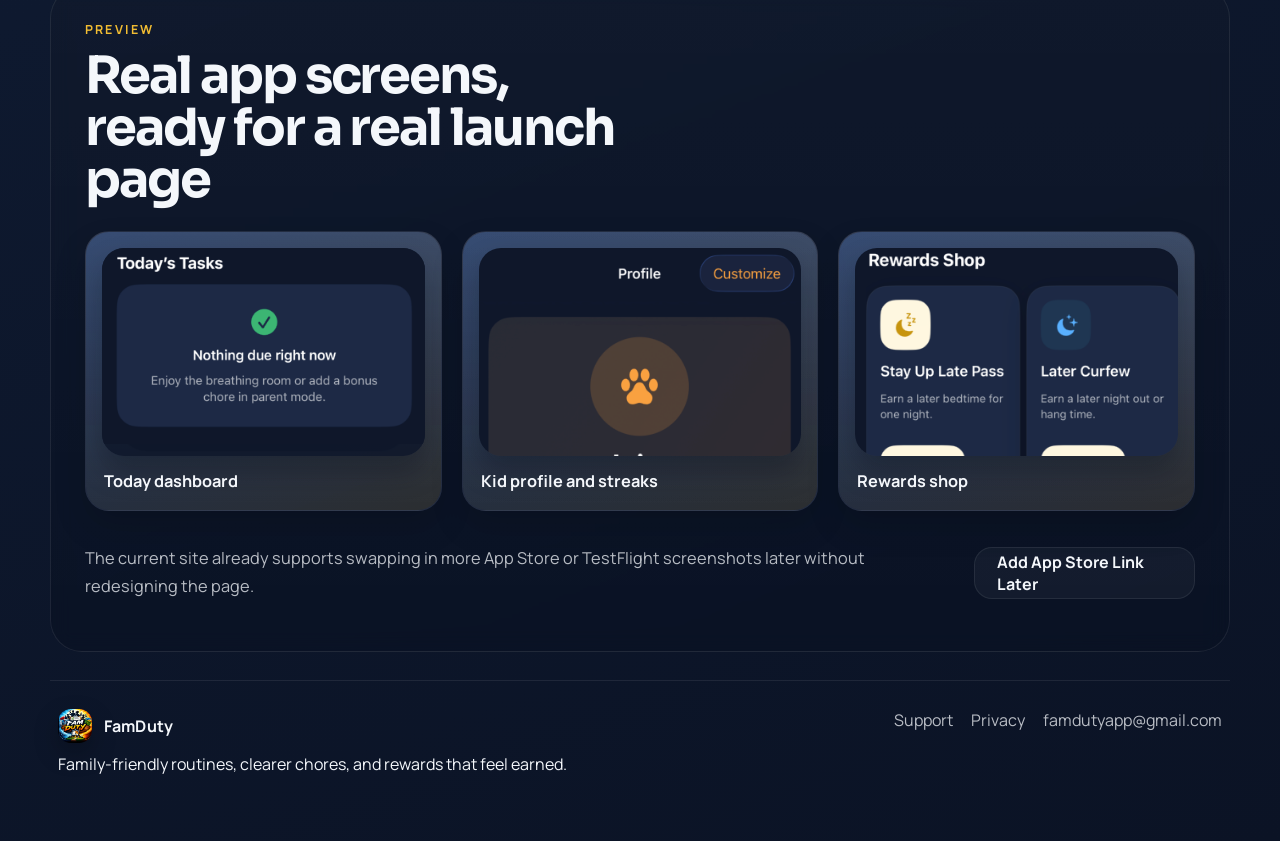
==== commit 15c6d94d: "Update support email" ====
--- a/index.html
+++ b/index.html
@@ -288,7 +288,7 @@
           <p class="section-note">
             The current site already supports swapping in more App Store or TestFlight screenshots later without redesigning the page.
           </p>
-          <a class="button button-secondary" href="mailto:support@famduty.app?subject=FamDuty%20App%20Store%20Link">Add App Store Link Later</a>
+          <a class="button button-secondary" href="mailto:famdutyapp@gmail.com?subject=FamDuty%20App%20Store%20Link">Add App Store Link Later</a>
         </div>
       </section>
 
@@ -305,7 +305,7 @@
       <div class="footer-links">
         <a href="support/">Support</a>
         <a href="privacy/">Privacy</a>
-        <a href="mailto:support@famduty.app">support@famduty.app</a>
+        <a href="mailto:famdutyapp@gmail.com">famdutyapp@gmail.com</a>
       </div>
     </footer>
   </div>
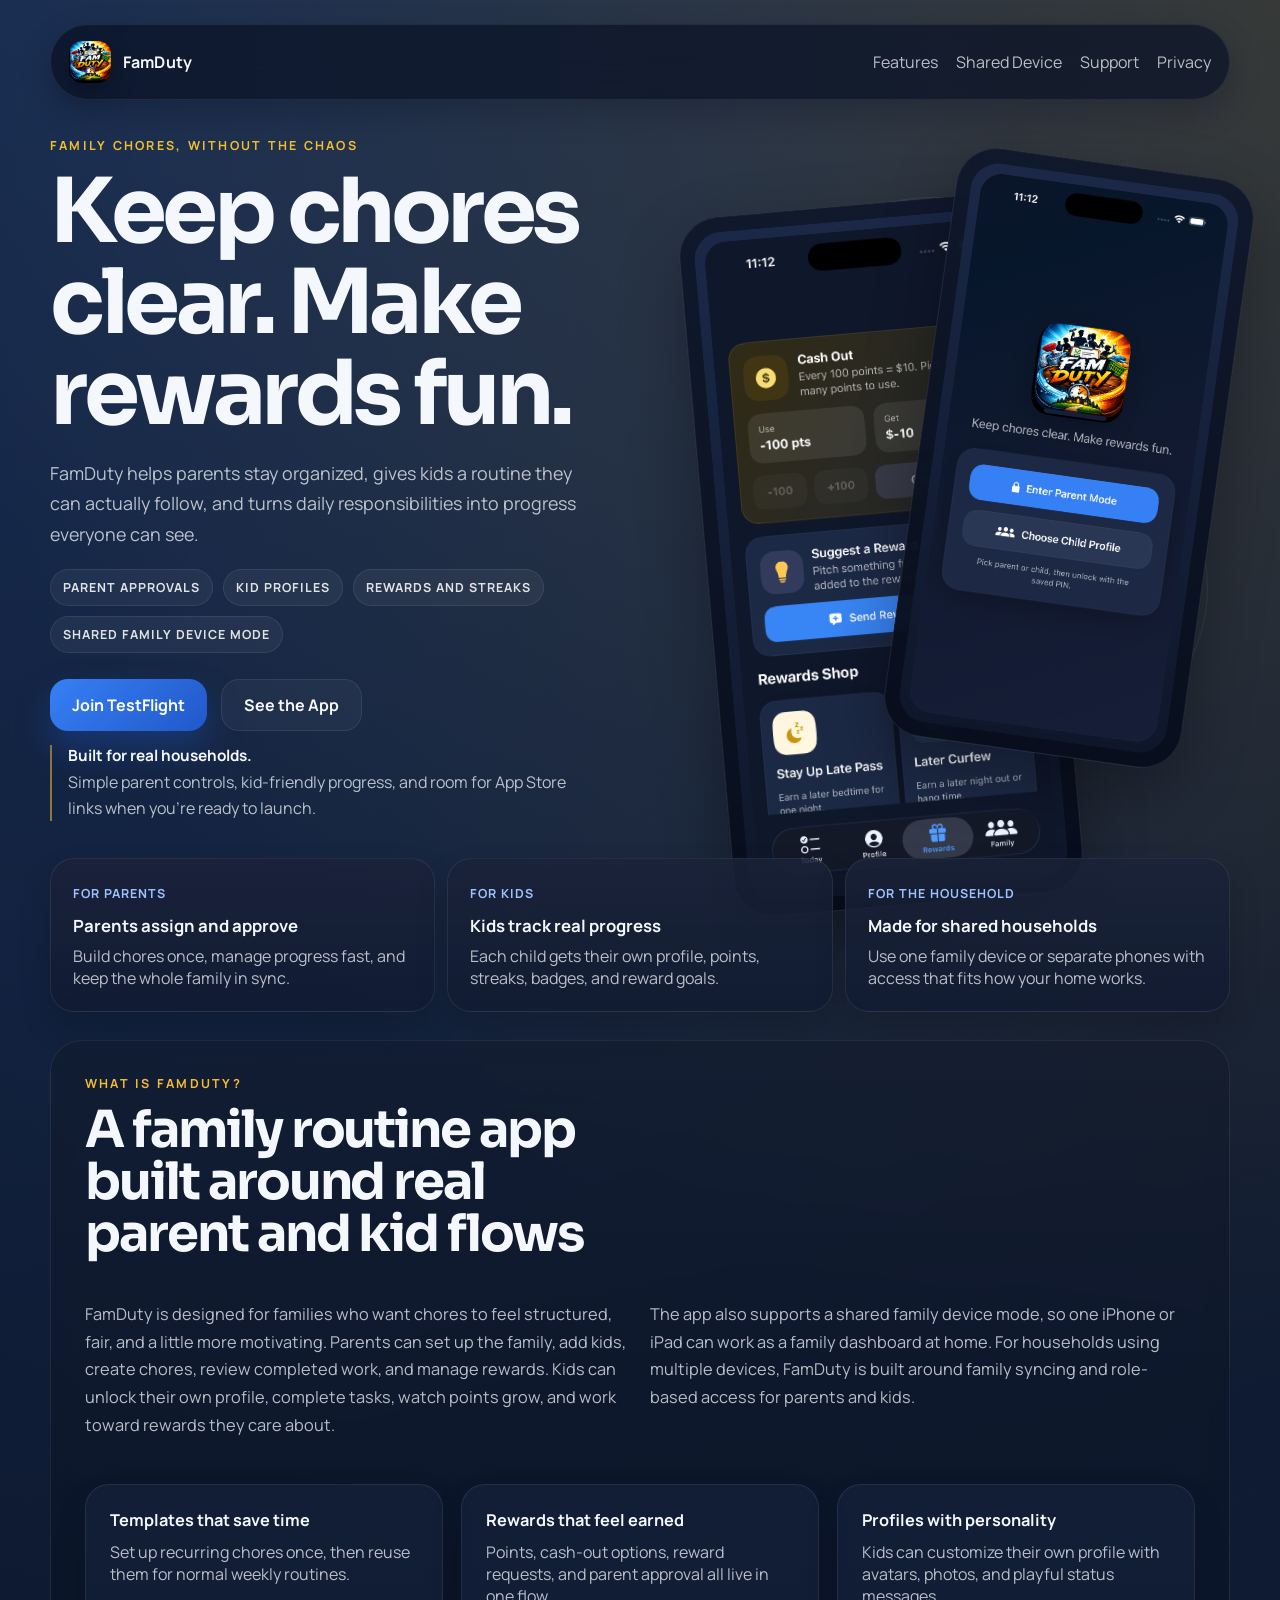
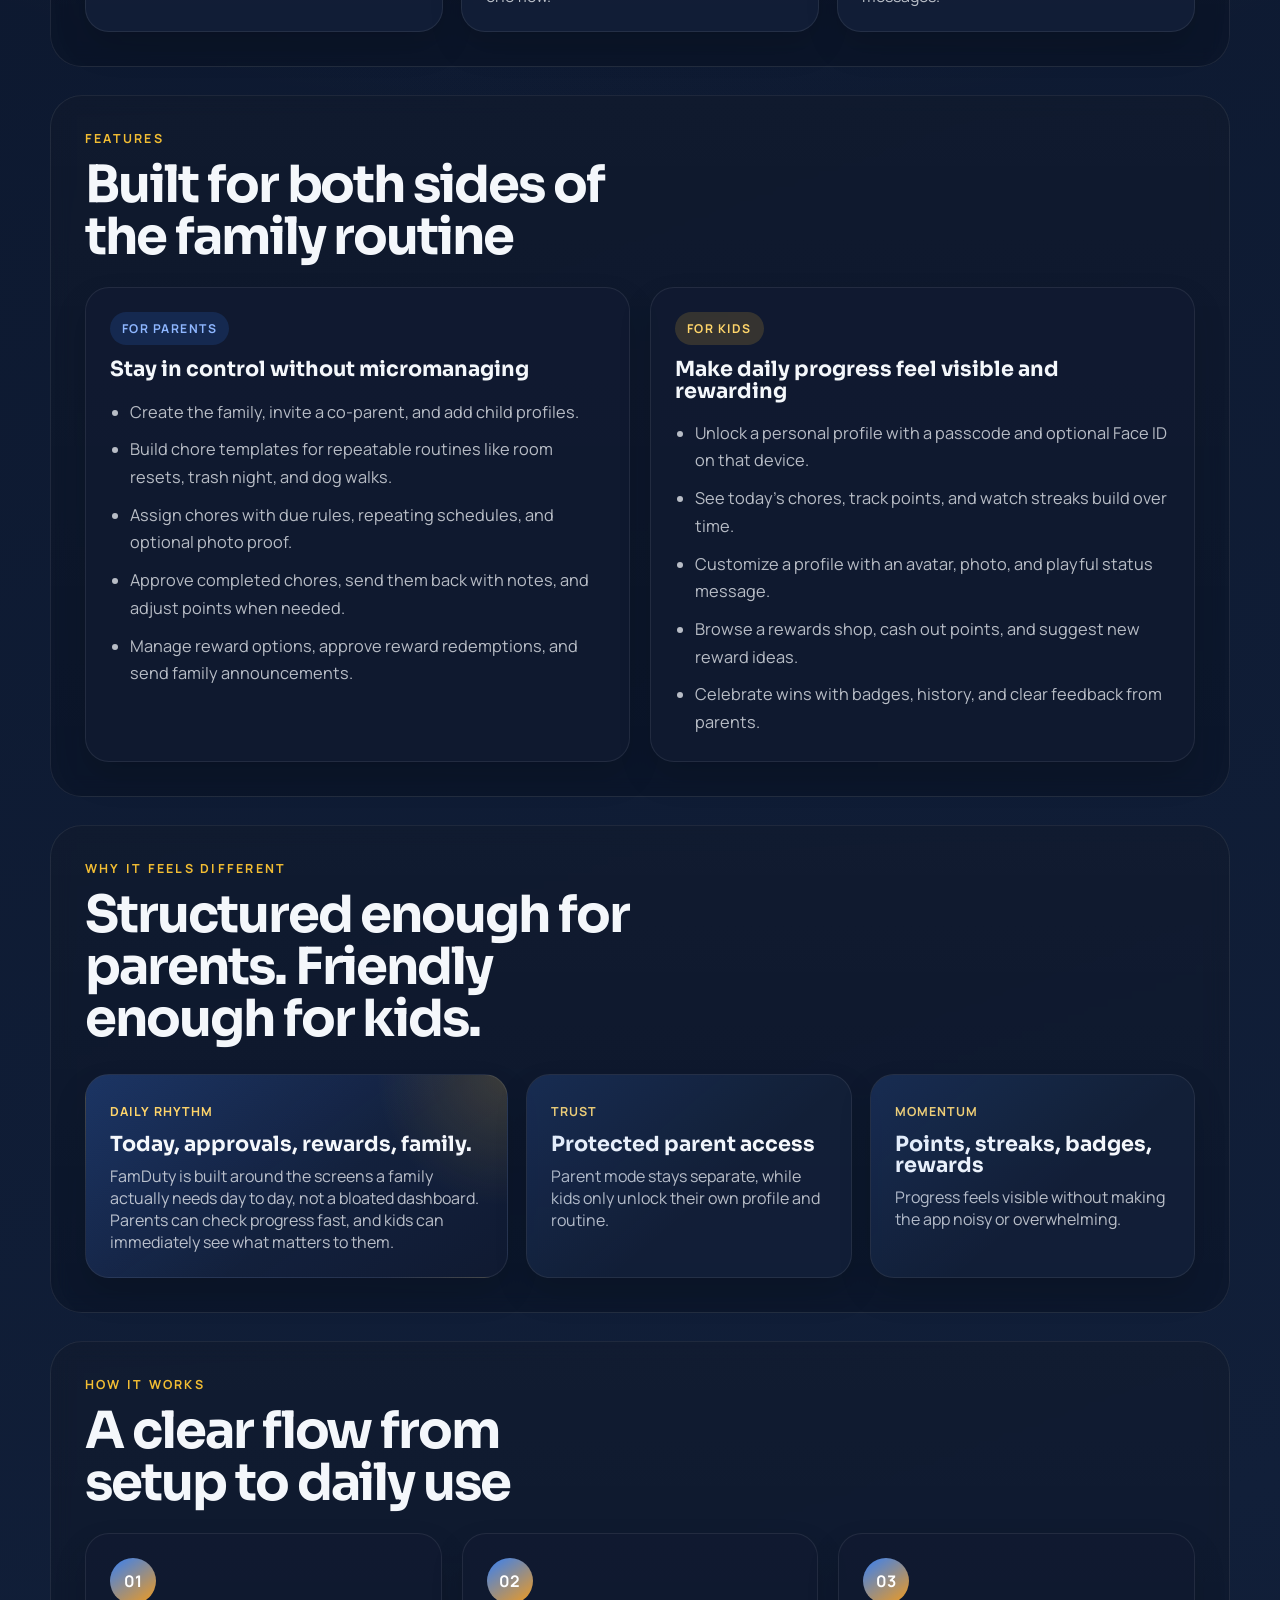
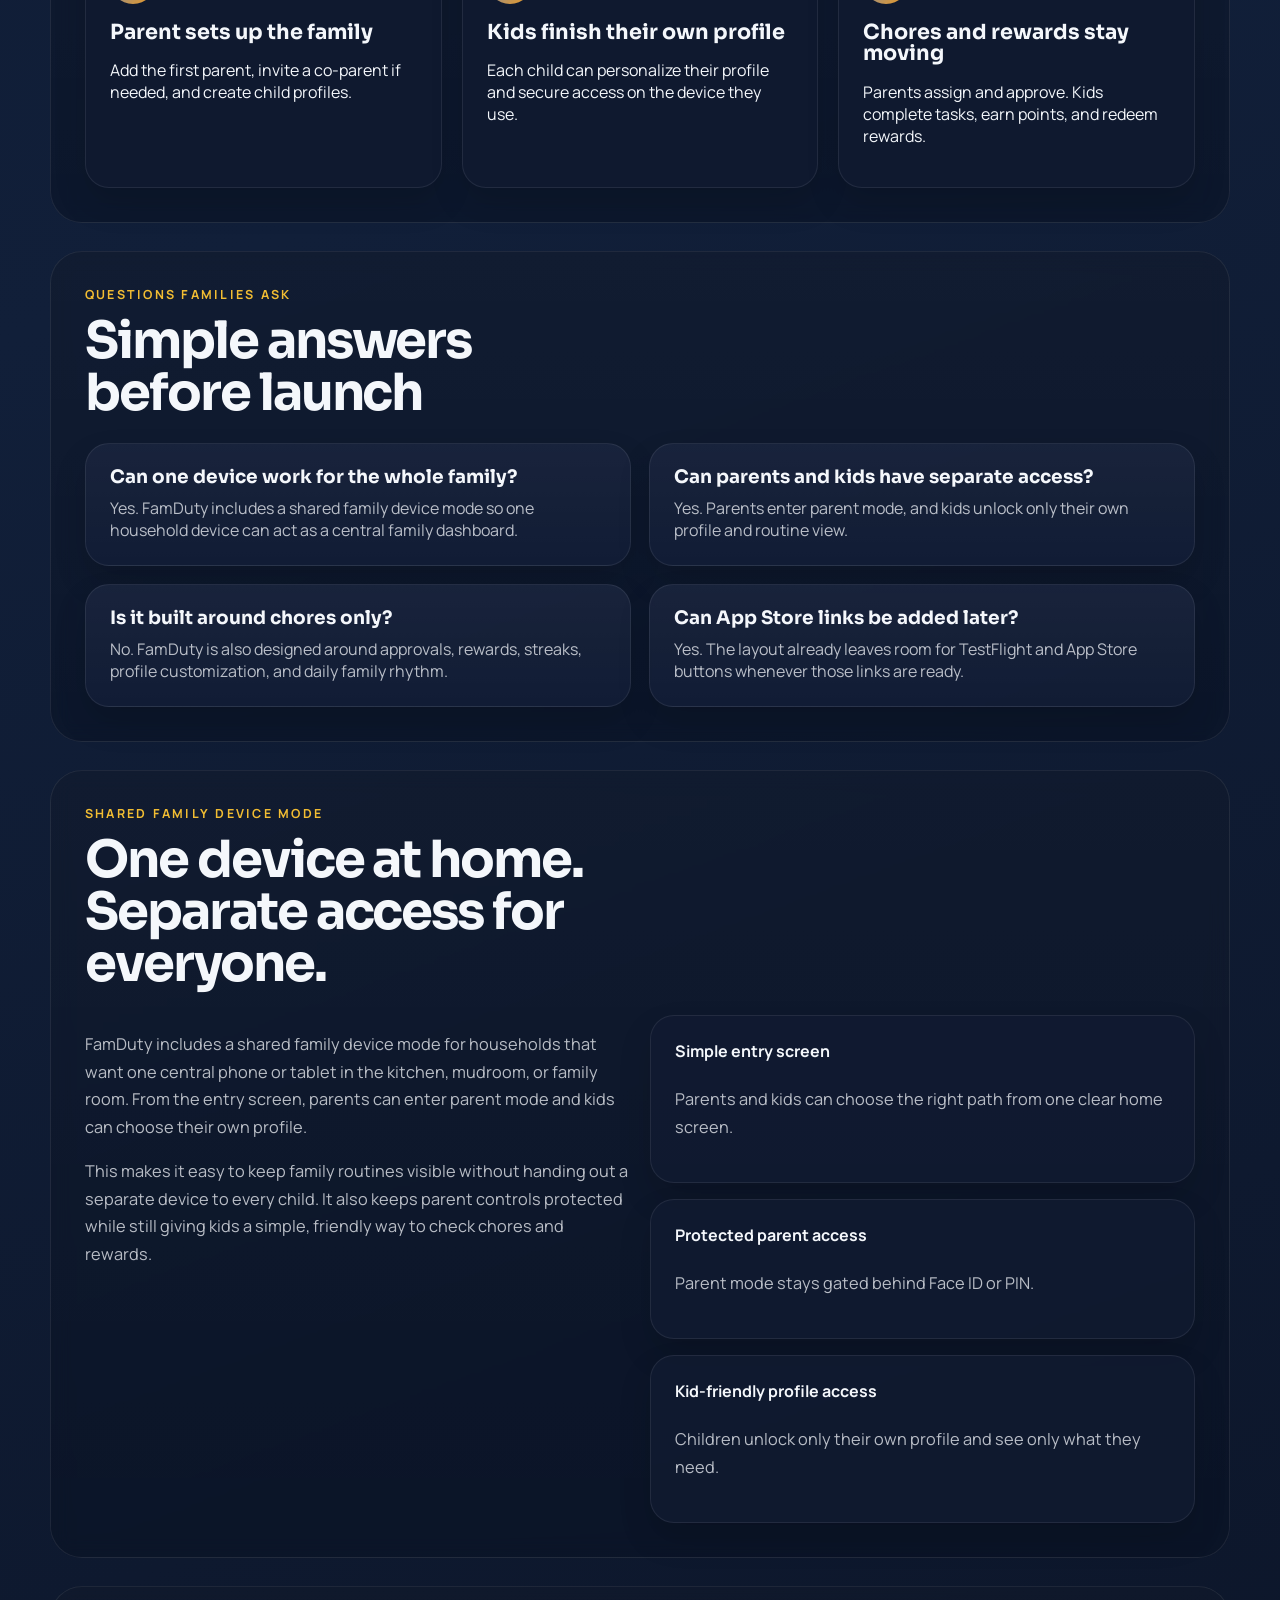
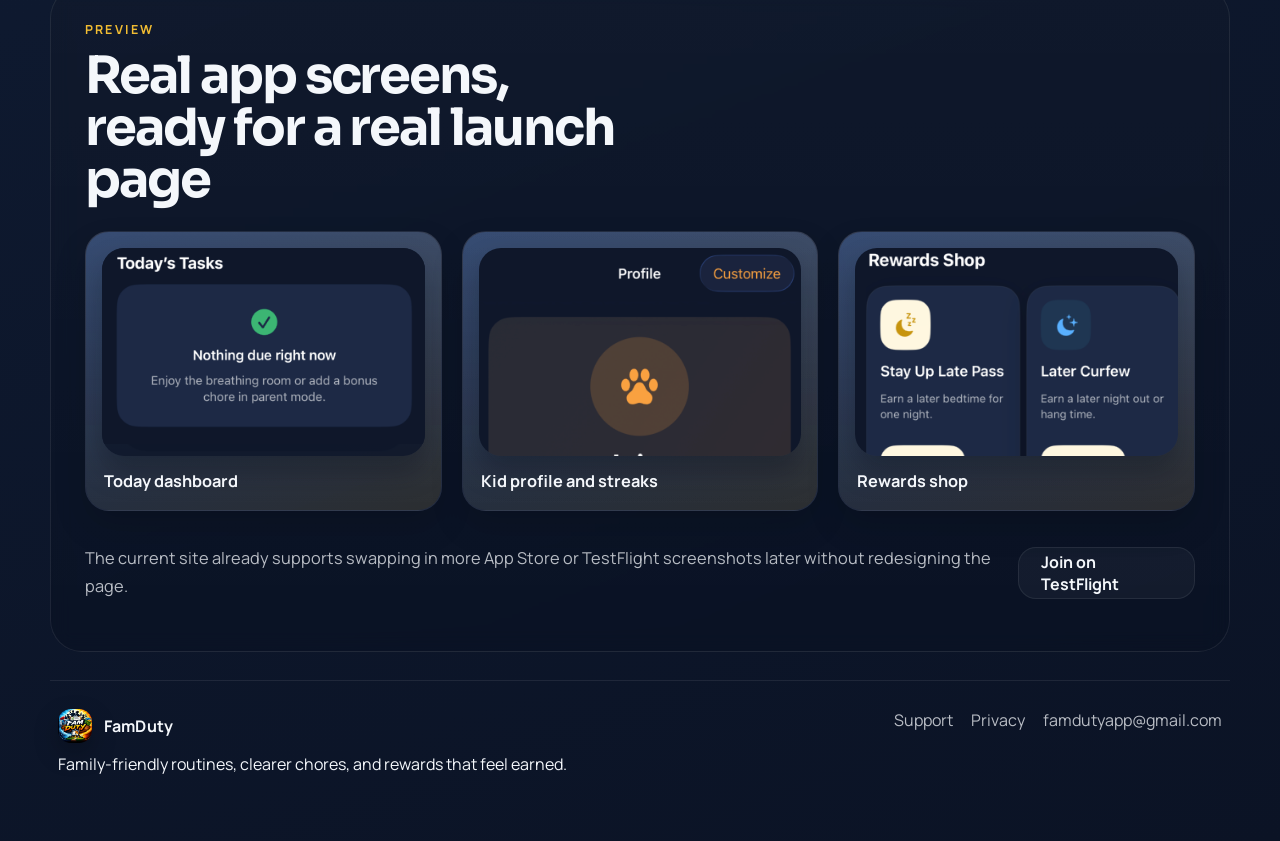
==== commit 9e5274c1: "Update preview CTA to TestFlight" ====
--- a/index.html
+++ b/index.html
@@ -288,7 +288,7 @@
           <p class="section-note">
             The current site already supports swapping in more App Store or TestFlight screenshots later without redesigning the page.
           </p>
-          <a class="button button-secondary" href="mailto:famdutyapp@gmail.com?subject=FamDuty%20App%20Store%20Link">Add App Store Link Later</a>
+          <a class="button button-secondary" href="https://testflight.apple.com/join/Fdtkz2tQ">Join on TestFlight</a>
         </div>
       </section>
 
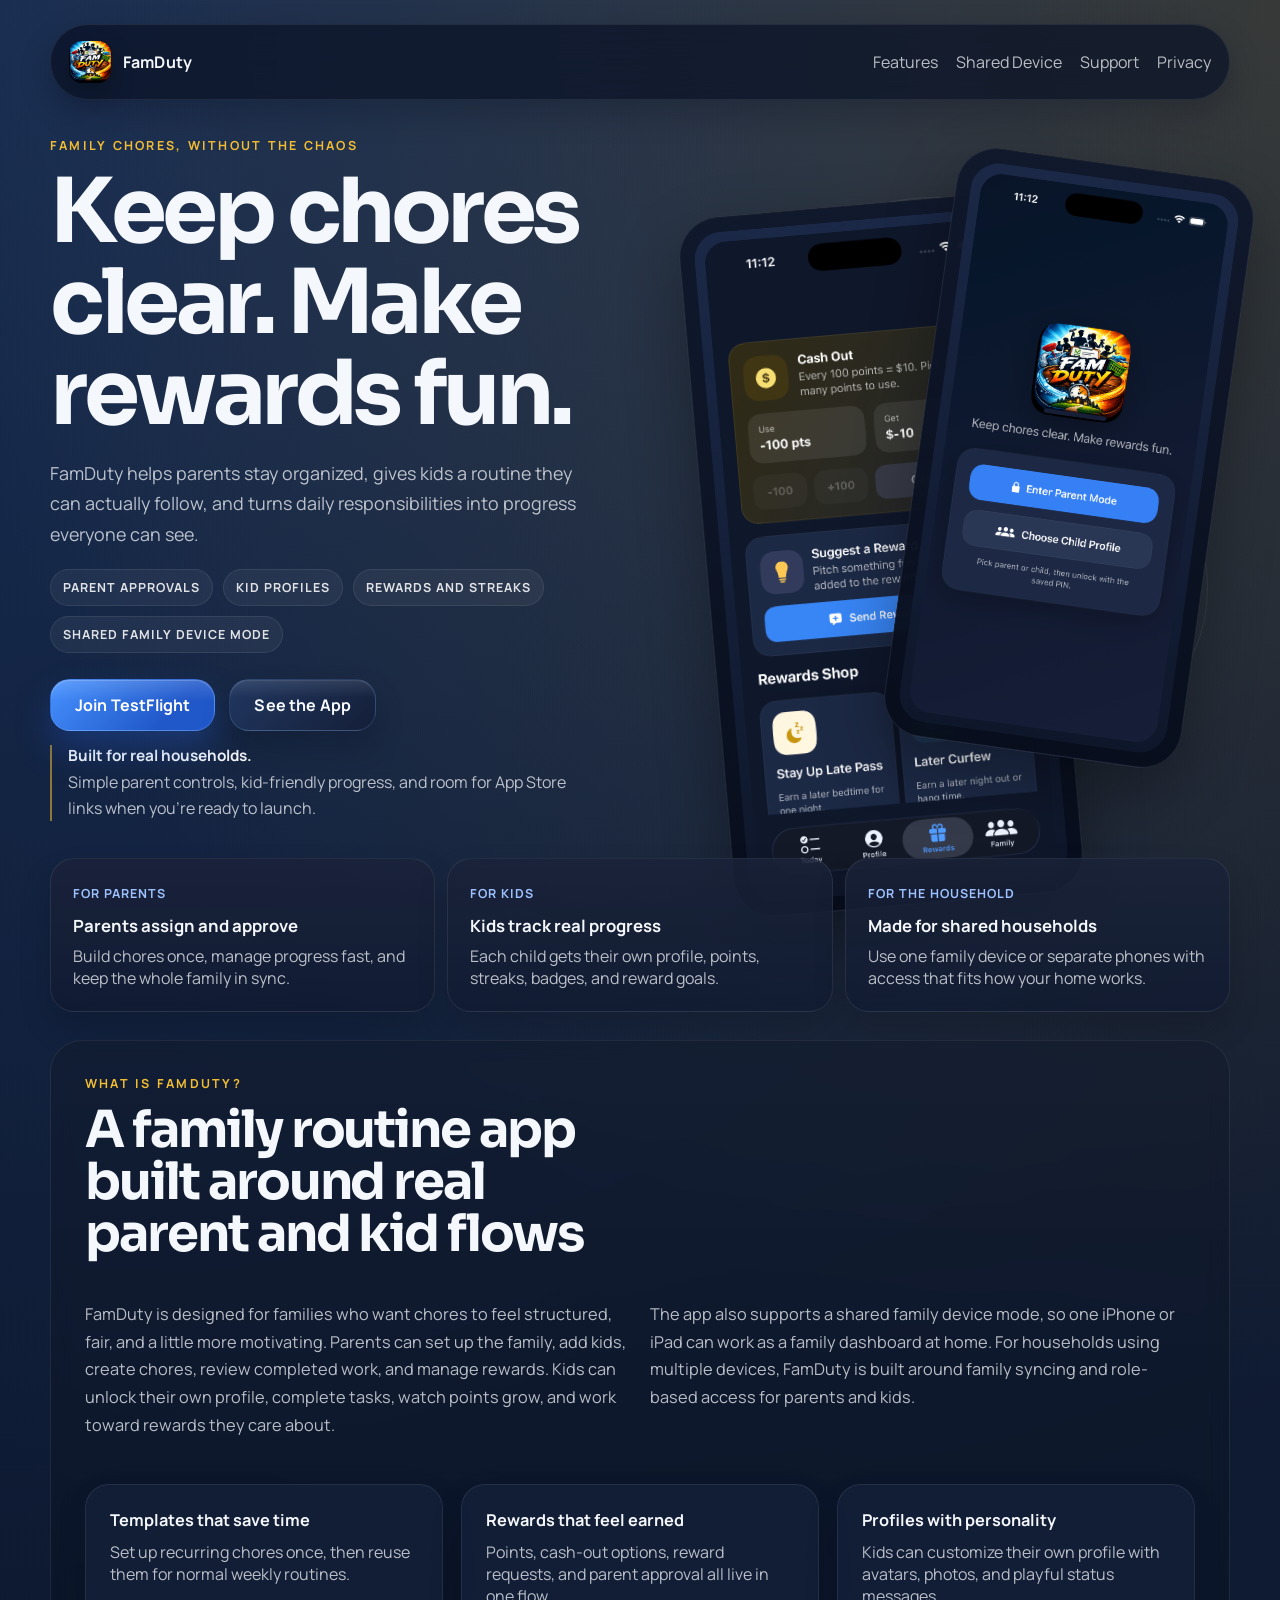
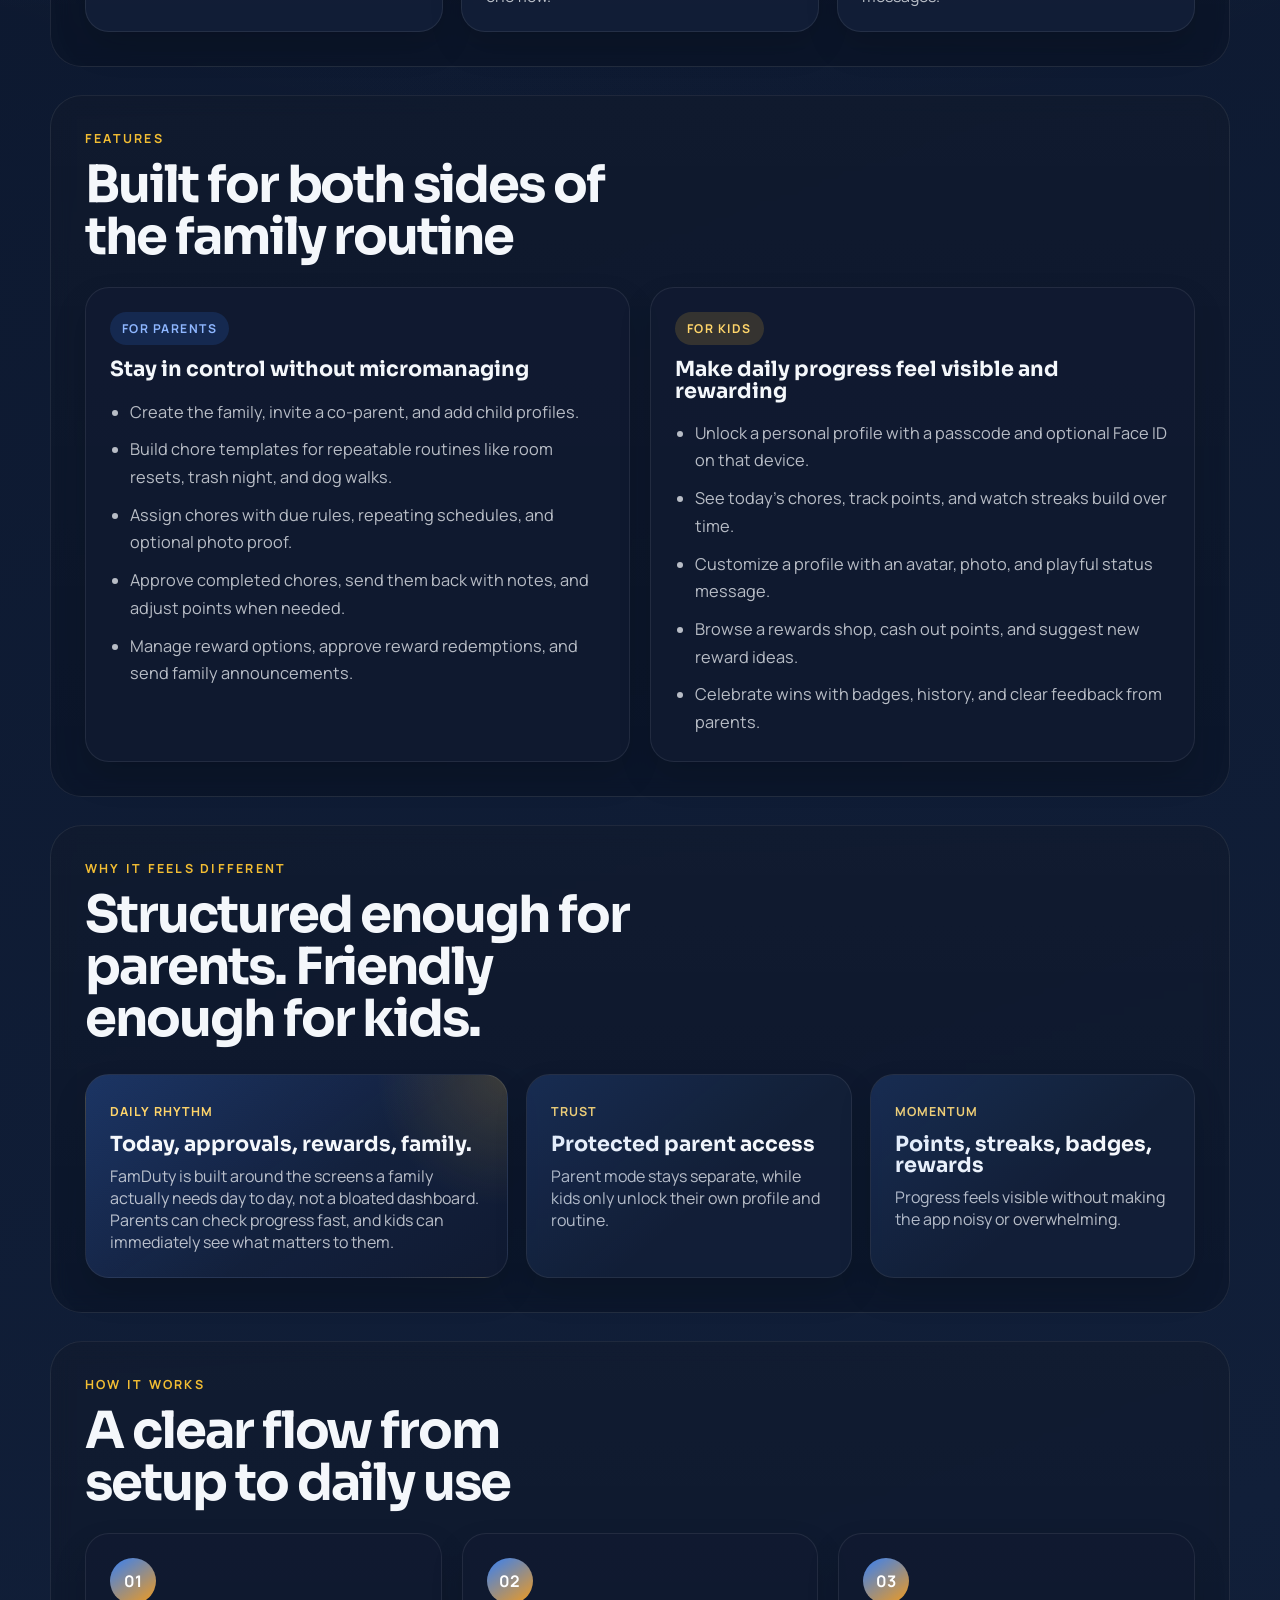
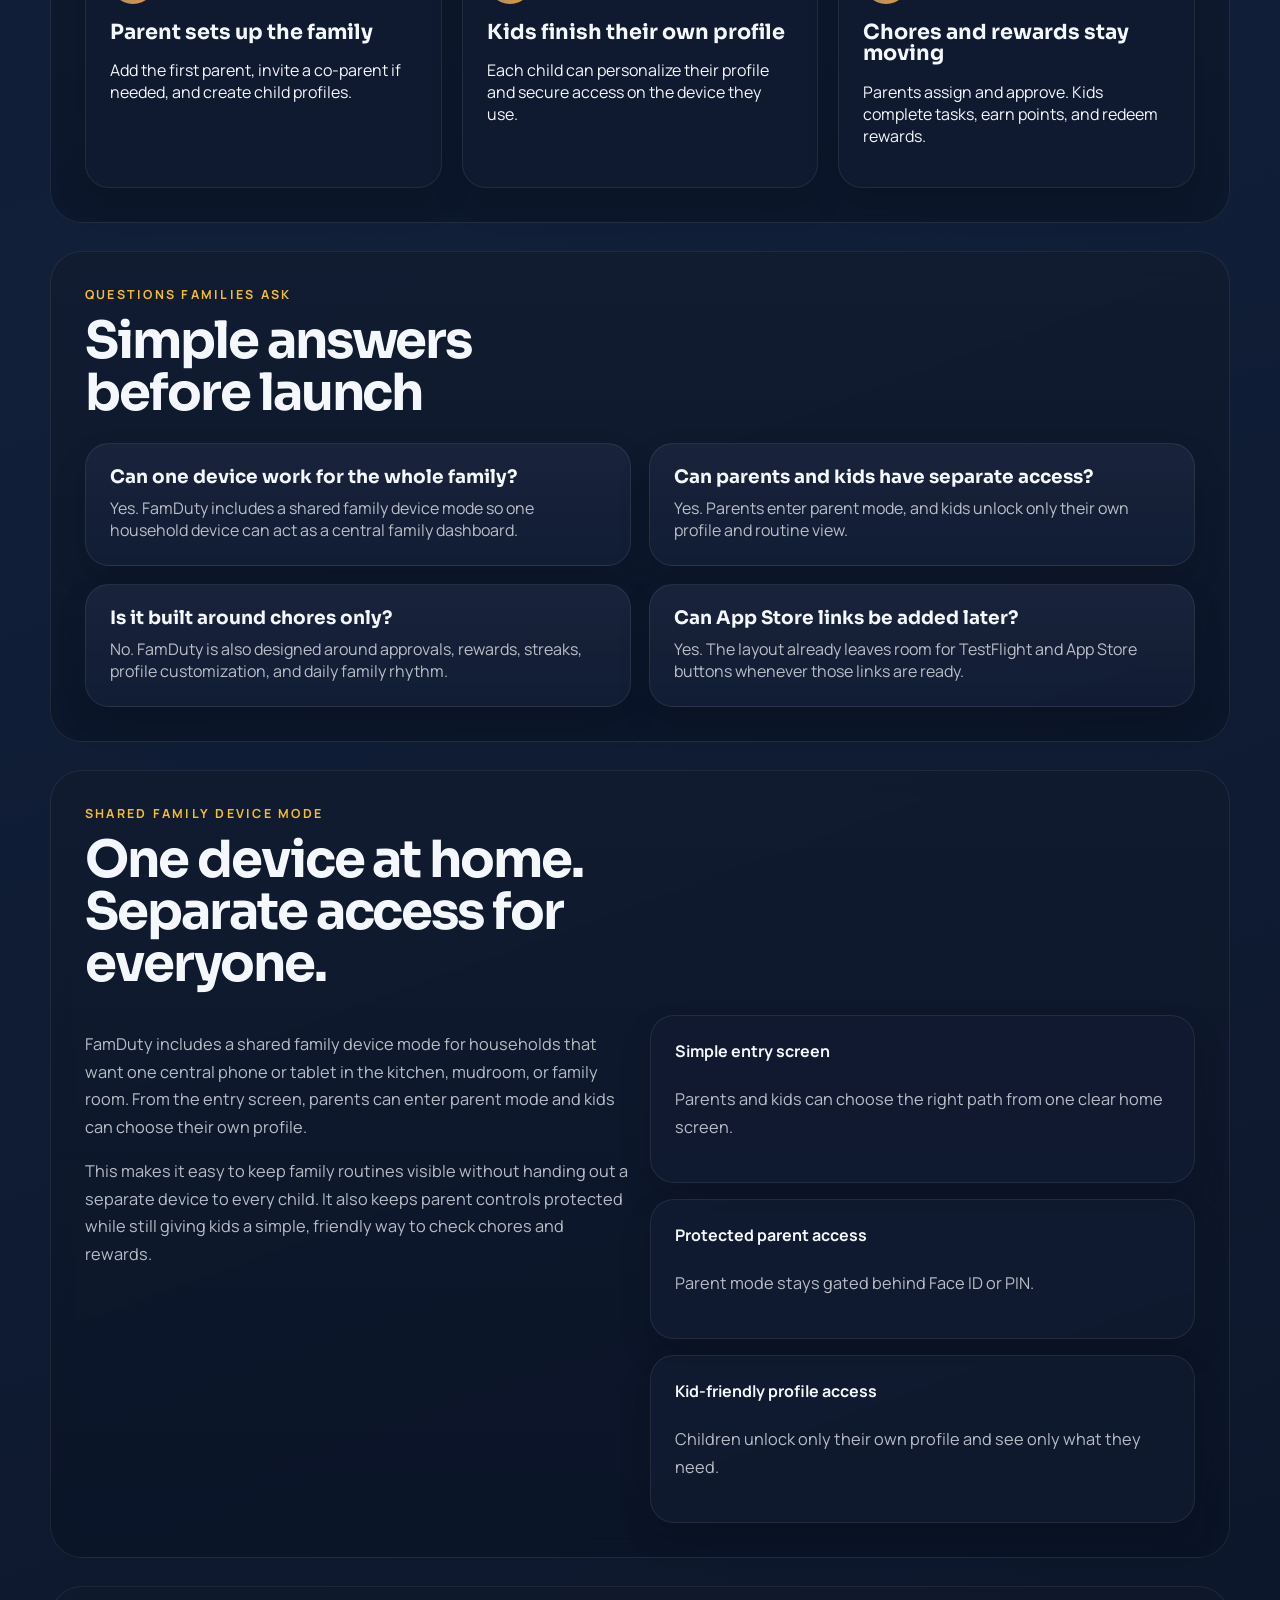
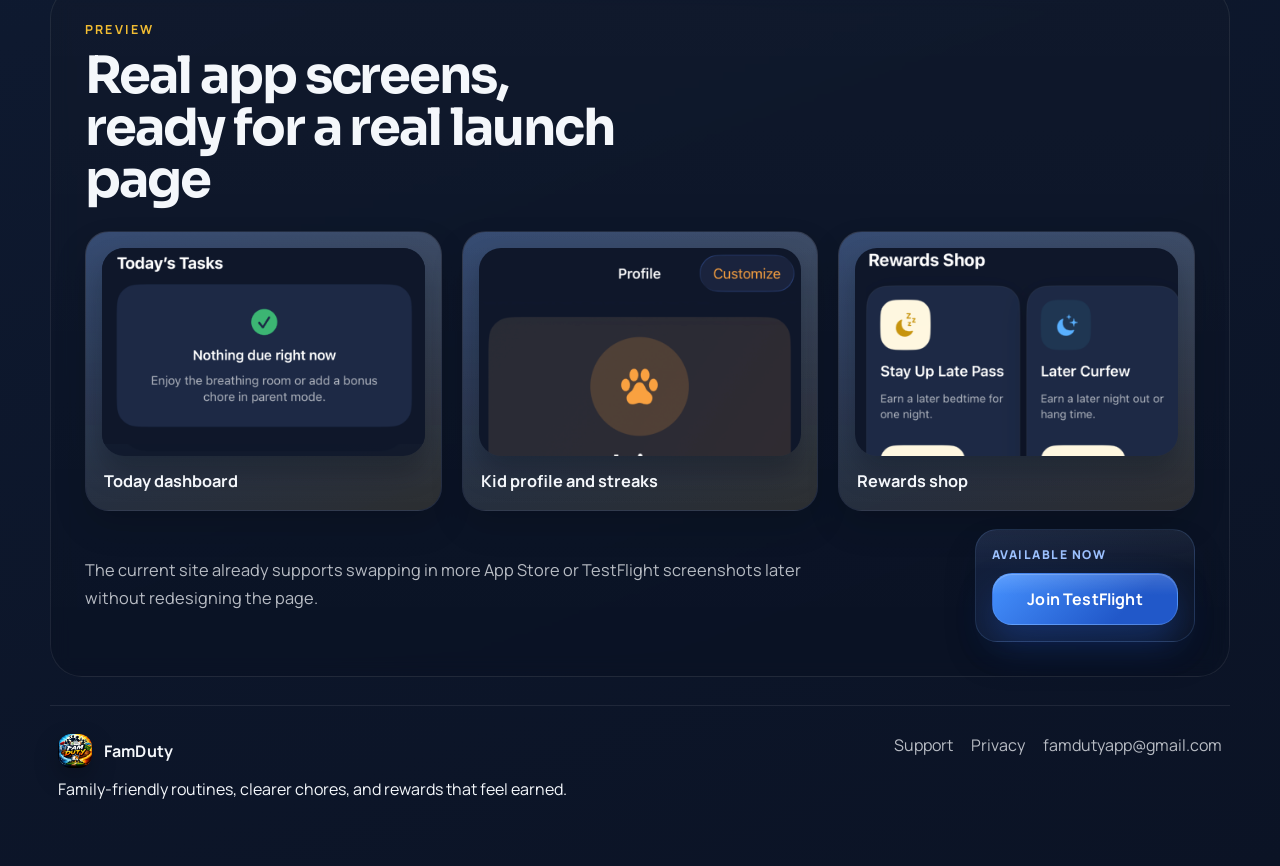
==== commit cf6eb44c: "Improve preview TestFlight CTA" ====
--- a/index.html
+++ b/index.html
@@ -288,7 +288,10 @@
           <p class="section-note">
             The current site already supports swapping in more App Store or TestFlight screenshots later without redesigning the page.
           </p>
-          <a class="button button-secondary" href="https://testflight.apple.com/join/Fdtkz2tQ">Join on TestFlight</a>
+          <div class="preview-cta-card">
+            <span class="preview-cta-label">Available now</span>
+            <a class="button button-primary preview-cta-button" href="https://testflight.apple.com/join/Fdtkz2tQ">Join TestFlight</a>
+          </div>
         </div>
       </section>
 
--- a/styles.css
+++ b/styles.css
@@ -232,27 +232,48 @@
   align-items: center;
   justify-content: center;
   min-height: 52px;
-  padding: 0 22px;
-  border-radius: 18px;
+  padding: 0 24px;
+  border-radius: 20px;
   text-decoration: none;
   font-weight: 700;
-  transition: transform 180ms ease, box-shadow 180ms ease, background 180ms ease;
+  letter-spacing: 0.01em;
+  position: relative;
+  overflow: hidden;
+  transition: transform 180ms ease, box-shadow 180ms ease, background 180ms ease, border-color 180ms ease;
 }
 
 .button:hover {
-  transform: translateY(-1px);
+  transform: translateY(-2px);
 }
 
 .button-primary {
   color: white;
-  background: linear-gradient(135deg, var(--blue), var(--blue-deep));
-  box-shadow: 0 18px 34px rgba(33, 88, 201, 0.34);
+  border: 1px solid rgba(116, 171, 255, 0.28);
+  background:
+    linear-gradient(180deg, rgba(255, 255, 255, 0.14), transparent 42%),
+    linear-gradient(135deg, #4692ff, #2158c9 72%);
+  box-shadow:
+    0 18px 34px rgba(33, 88, 201, 0.34),
+    inset 0 1px 0 rgba(255, 255, 255, 0.18);
 }
 
 .button-secondary {
-  color: var(--text);
-  border: 1px solid var(--line);
-  background: rgba(255, 255, 255, 0.04);
+  color: #f7fbff;
+  border: 1px solid rgba(126, 180, 255, 0.18);
+  background:
+    linear-gradient(180deg, rgba(255, 255, 255, 0.1), transparent 35%),
+    linear-gradient(135deg, rgba(34, 56, 98, 0.96), rgba(20, 31, 56, 0.96));
+  box-shadow:
+    0 14px 28px rgba(4, 10, 24, 0.22),
+    inset 0 1px 0 rgba(255, 255, 255, 0.08);
+}
+
+.button-secondary:hover {
+  border-color: rgba(126, 180, 255, 0.32);
+  box-shadow:
+    0 18px 32px rgba(6, 14, 32, 0.28),
+    0 0 0 1px rgba(126, 180, 255, 0.06),
+    inset 0 1px 0 rgba(255, 255, 255, 0.1);
 }
 
 .trust-note {
@@ -764,6 +785,36 @@
   margin-top: 18px;
 }
 
+.preview-caption-row .section-note {
+  margin: 0;
+  max-width: 46rem;
+}
+
+.preview-cta-card {
+  display: grid;
+  gap: 10px;
+  min-width: 220px;
+  padding: 16px;
+  border: 1px solid rgba(126, 180, 255, 0.16);
+  border-radius: 22px;
+  background:
+    linear-gradient(180deg, rgba(255, 255, 255, 0.05), transparent 36%),
+    linear-gradient(145deg, rgba(21, 35, 66, 0.96), rgba(12, 20, 37, 0.96));
+  box-shadow: 0 18px 32px rgba(5, 12, 28, 0.2);
+}
+
+.preview-cta-label {
+  color: #9dc2ff;
+  font-size: 0.76rem;
+  font-weight: 800;
+  letter-spacing: 0.12em;
+  text-transform: uppercase;
+}
+
+.preview-cta-button {
+  width: 100%;
+}
+
 
 .footer {
   justify-content: space-between;
